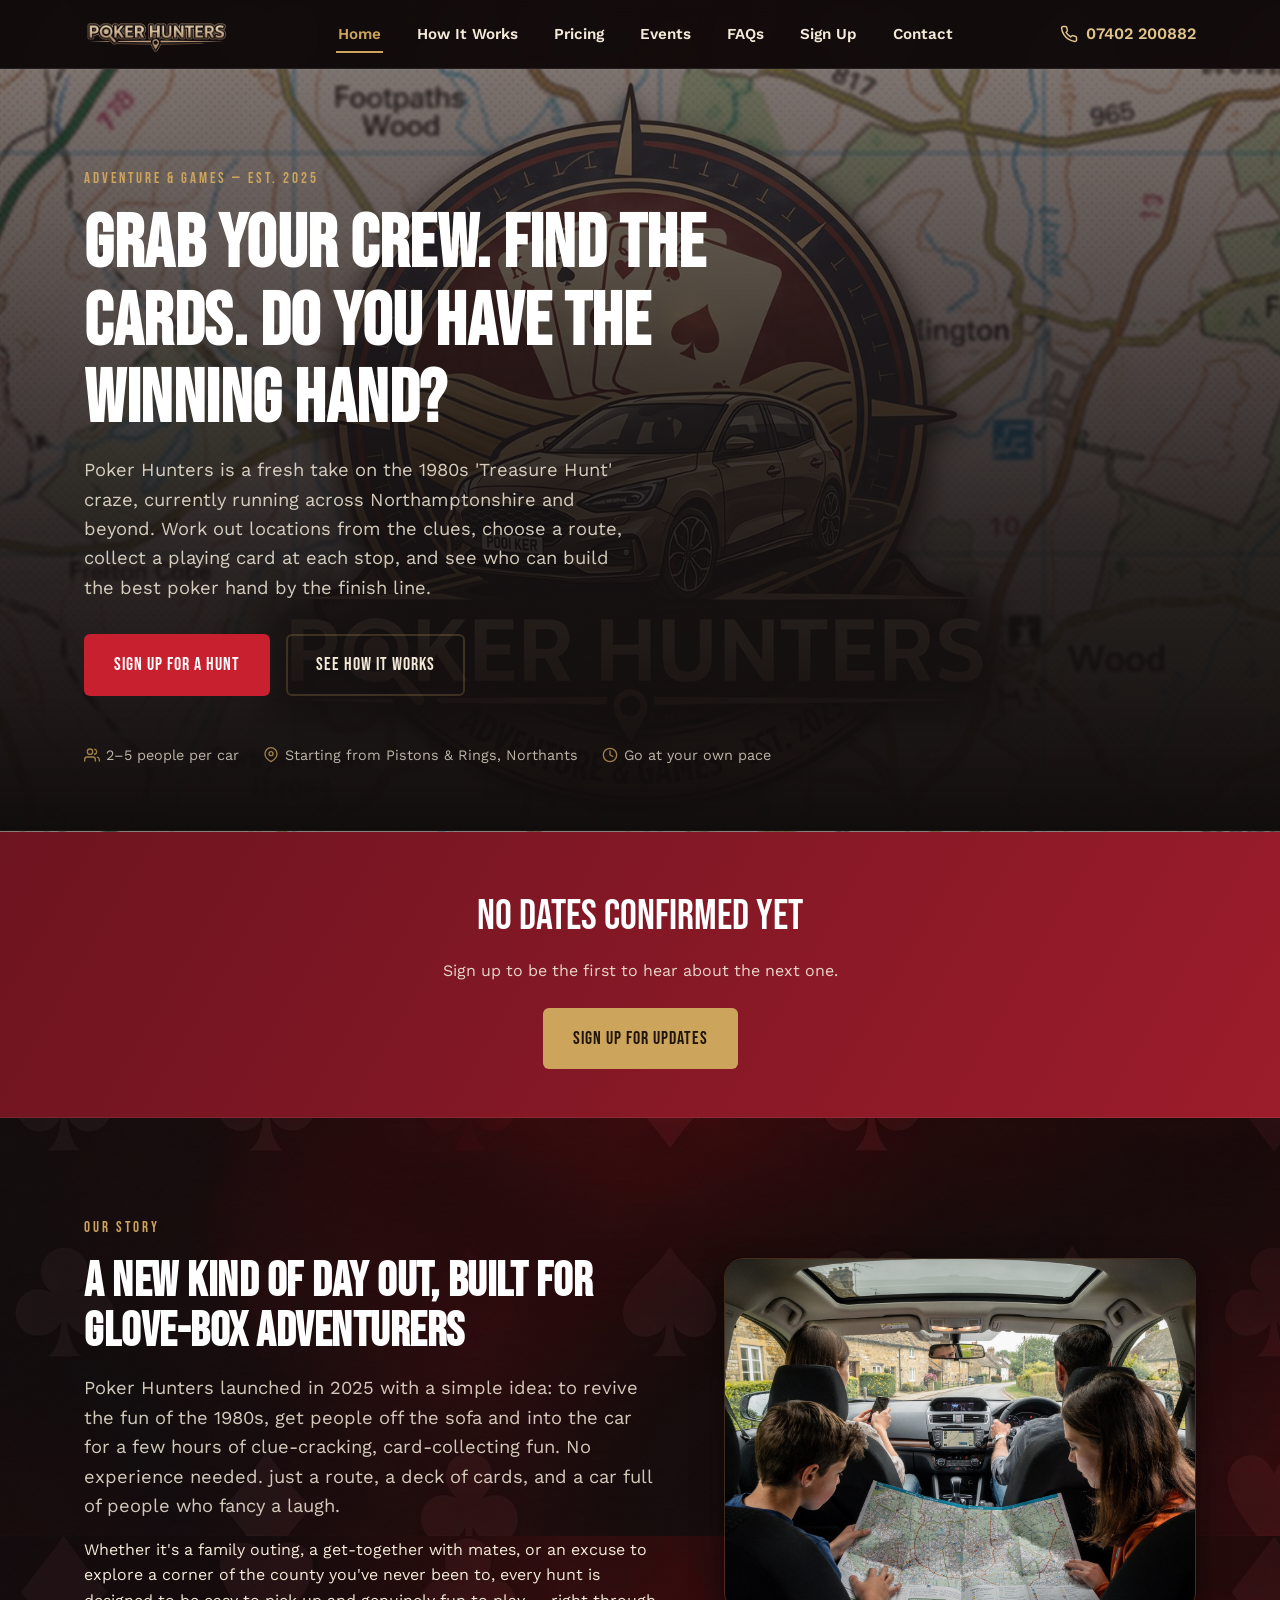
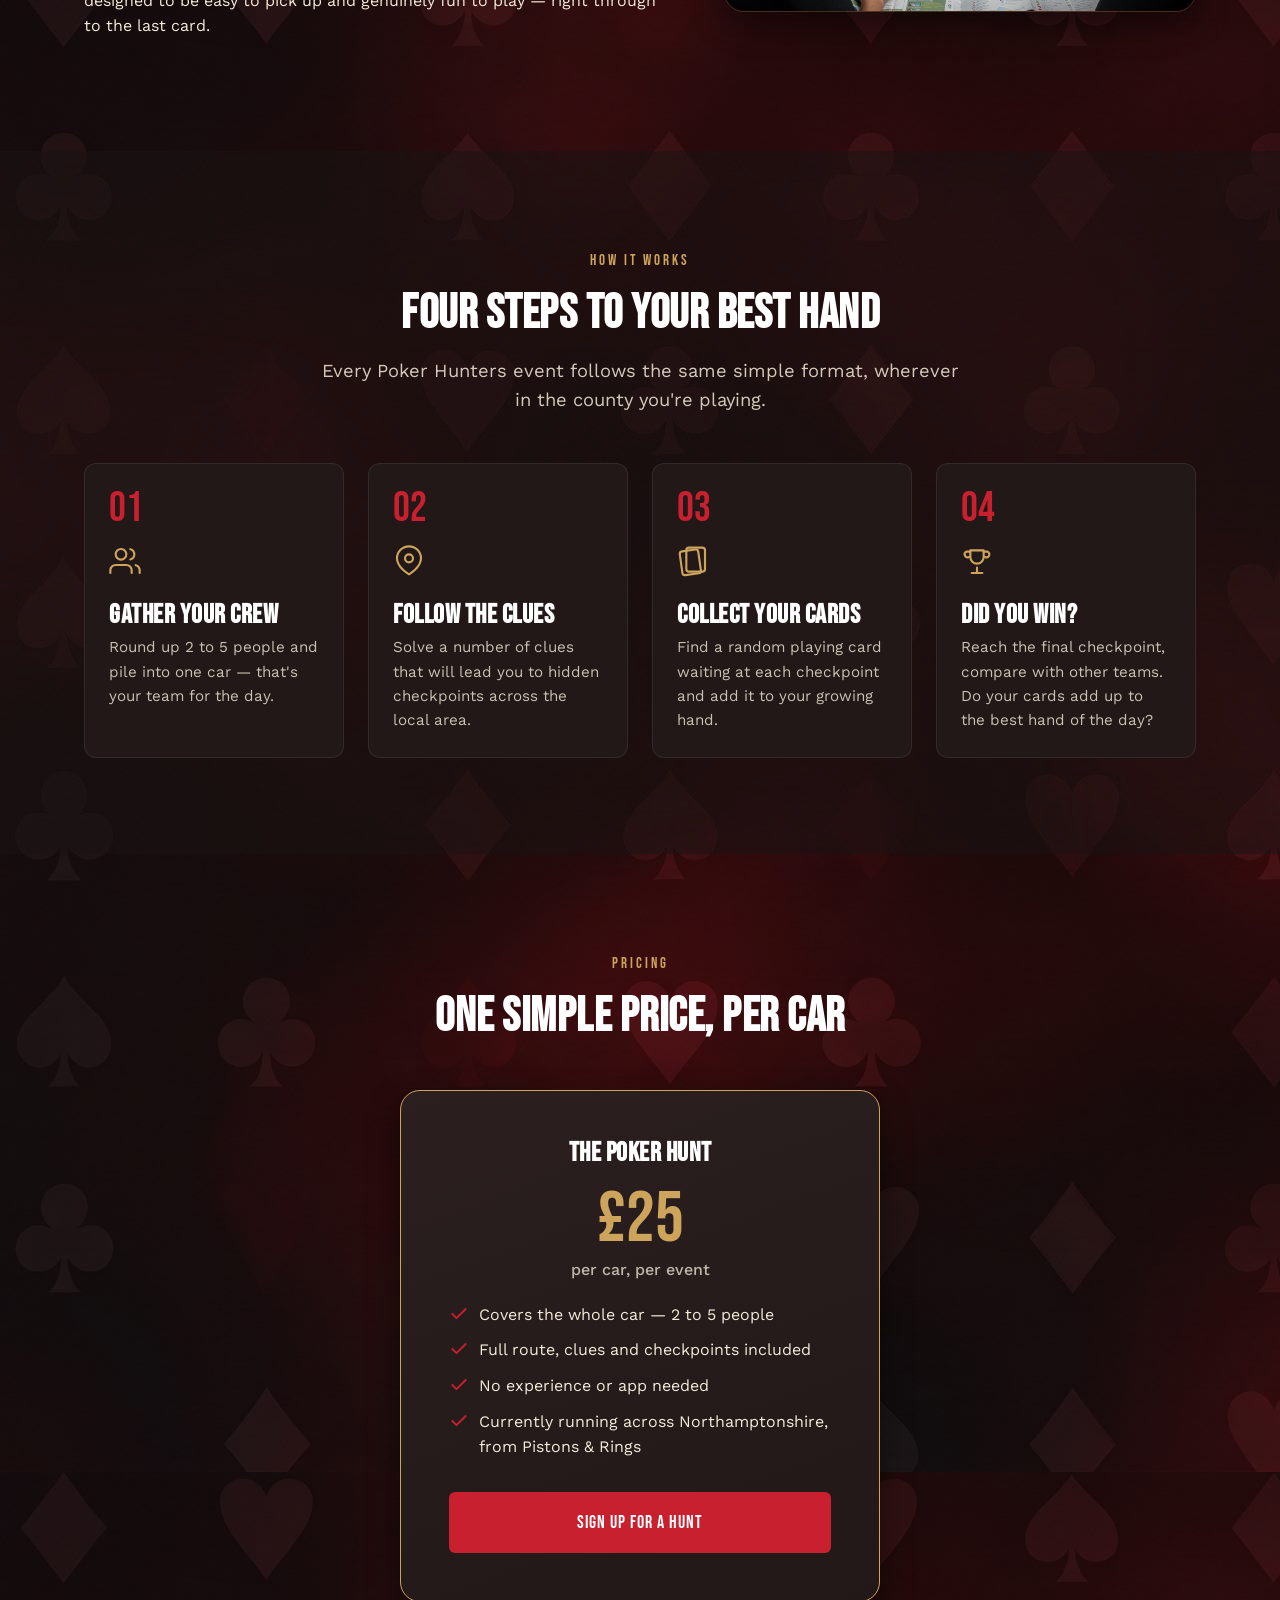
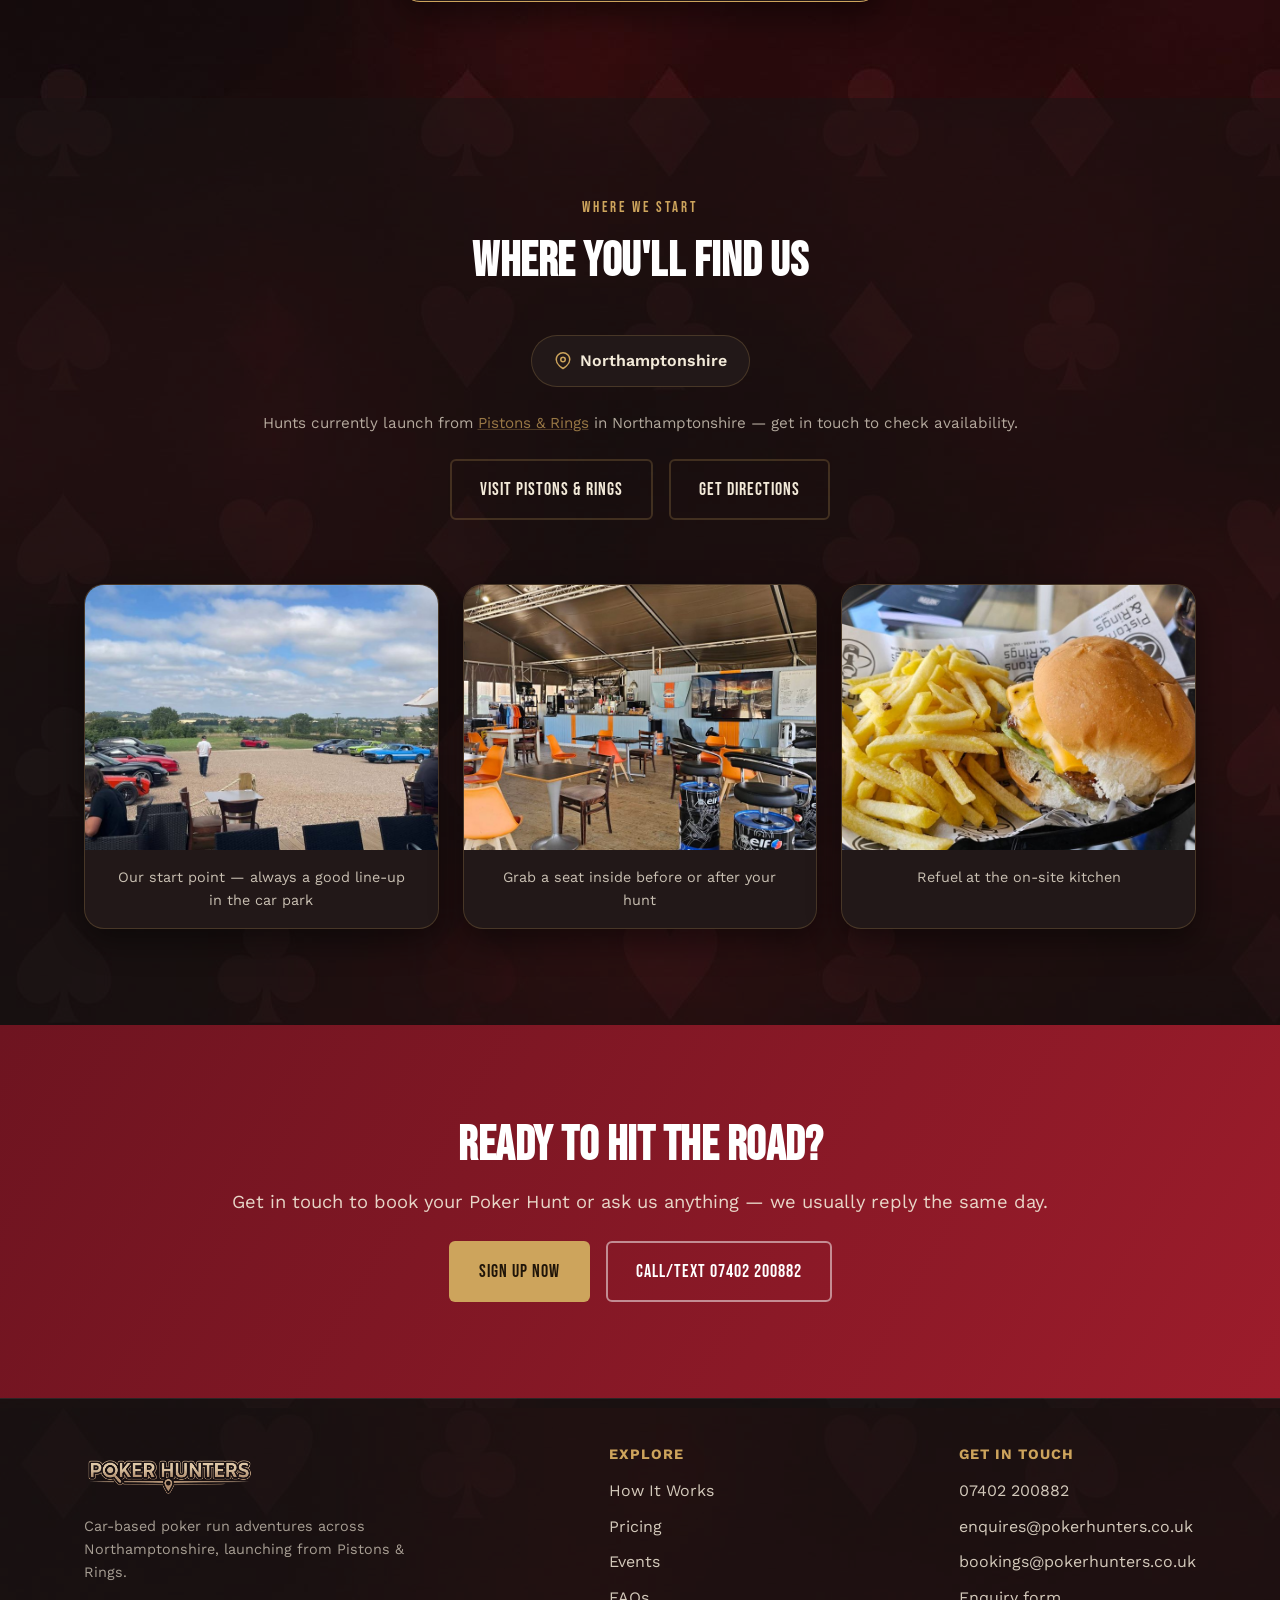
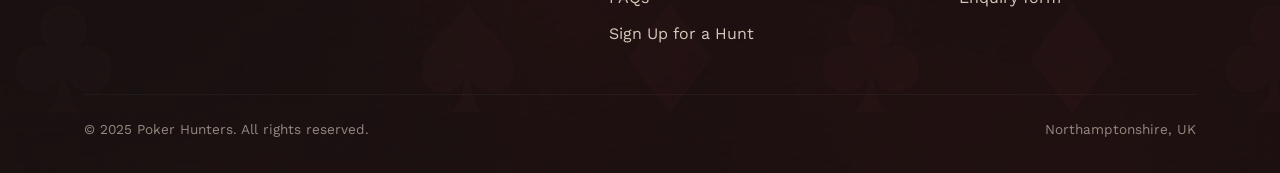
==== index.html @ fe5c41ab "Add Upcoming Events page with homepage next-event banner Events are driven by a single editable list" ====
<!DOCTYPE html>
<html lang="en-GB">
<head>
<meta charset="UTF-8">
<meta name="viewport" content="width=device-width, initial-scale=1">
<title>Poker Hunters | Car-Based Poker Run Adventures in Northamptonshire</title>
<meta name="description" content="Poker Hunters is a fresh take on the 1980s 'Treasure Hunt' craze. Follow the clues, collect cards at checkpoints across Northamptonshire, and build your best poker hand. £25 per car. Launching from Pistons & Rings.">
<link rel="canonical" href="https://www.pokerhunters.co.uk/">
<meta property="og:type" content="website">
<meta property="og:url" content="https://www.pokerhunters.co.uk/">
<meta property="og:title" content="Poker Hunters | Car-Based Poker Run Adventures in Northamptonshire">
<meta property="og:description" content="Poker Hunters is a fresh take on the 1980s 'Treasure Hunt' craze. Follow the clues, collect cards at checkpoints across Northamptonshire, and build your best poker hand. £25 per car. Launching from Pistons & Rings.">
<meta property="og:image" content="https://www.pokerhunters.co.uk/Images/Header.jpg">
<meta name="twitter:card" content="summary_large_image">
<link rel="icon" type="image/png" href="Images/favicon.png">
<link rel="apple-touch-icon" href="Images/favicon.png">
<link rel="stylesheet" href="css/styles.css">
</head>
<body>

<header class="site-header">
  <nav class="nav" aria-label="Primary">
    <a href="index.html" class="nav__logo">
      <img src="Images/logo-noBG.png" alt="Poker Hunters" class="logo-img">
    </a>
    <button class="nav__toggle" id="navToggle" aria-expanded="false" aria-controls="navLinks" aria-label="Toggle menu">
      <svg viewBox="0 0 24 24" fill="none" stroke="currentColor" stroke-width="2" aria-hidden="true"><path d="M3 6h18M3 12h18M3 18h18" stroke-linecap="round"/></svg>
    </button>
    <ul class="nav__links" id="navLinks">
      <li><a href="index.html" aria-current="page">Home</a></li>
      <li><a href="index.html#how-it-works">How It Works</a></li>
      <li><a href="index.html#pricing">Pricing</a></li>
      <li><a href="events.html">Events</a></li>
      <li><a href="faq.html">FAQs</a></li>
      <li><a href="signup.html">Sign Up</a></li>
      <li><a href="contact.html">Contact</a></li>
    </ul>
    <div class="nav__actions">
      <a class="nav__call" href="tel:07402200882">
        <svg viewBox="0 0 24 24" fill="none" stroke="currentColor" stroke-width="2" aria-hidden="true"><path d="M22 16.92v3a2 2 0 0 1-2.18 2 19.79 19.79 0 0 1-8.63-3.07 19.5 19.5 0 0 1-6-6 19.79 19.79 0 0 1-3.07-8.67A2 2 0 0 1 4.11 2h3a2 2 0 0 1 2 1.72c.12.9.33 1.79.63 2.65a2 2 0 0 1-.45 2.11L8.09 9.91a16 16 0 0 0 6 6l1.43-1.2a2 2 0 0 1 2.11-.45c.86.3 1.75.51 2.65.63A2 2 0 0 1 22 16.92z" stroke-linecap="round" stroke-linejoin="round"/></svg>
        <span>07402 200882</span>
      </a>
    </div>
  </nav>
</header>

<main>

  <!-- Hero -->
  <section class="hero" id="top">
    <div class="container">
      <div class="hero__content">
        <span class="eyebrow">Adventure &amp; Games — Est. 2025</span>
        <h1>Grab your crew. Find the cards. Do you have the winning hand?</h1>
        <p class="lede">Poker Hunters is a fresh take on the 1980s 'Treasure Hunt' craze, currently running across Northamptonshire and beyond. Work out locations from the clues, choose a route, collect a playing card at each stop, and see who can build the best poker hand by the finish line.</p>
        <div class="hero__ctas">
          <a href="signup.html" class="btn btn--primary">Sign Up for a Hunt</a>
          <a href="#how-it-works" class="btn btn--outline">See How It Works</a>
        </div>
        <div class="hero__meta">
          <span>
            <svg viewBox="0 0 24 24" fill="none" stroke="currentColor" stroke-width="2" aria-hidden="true"><path d="M17 21v-2a4 4 0 0 0-4-4H5a4 4 0 0 0-4 4v2" stroke-linecap="round" stroke-linejoin="round"/><circle cx="9" cy="7" r="4"/><path d="M23 21v-2a4 4 0 0 0-3-3.87M16 3.13a4 4 0 0 1 0 7.75" stroke-linecap="round" stroke-linejoin="round"/></svg>
            2–5 people per car
          </span>
          <span>
            <svg viewBox="0 0 24 24" fill="none" stroke="currentColor" stroke-width="2" aria-hidden="true"><path d="M21 10c0 7-9 12-9 12s-9-5-9-12a9 9 0 0 1 18 0z" stroke-linecap="round" stroke-linejoin="round"/><circle cx="12" cy="10" r="3"/></svg>
            Starting from Pistons &amp; Rings, Northants
          </span>
          <span>
            <svg viewBox="0 0 24 24" fill="none" stroke="currentColor" stroke-width="2" aria-hidden="true"><circle cx="12" cy="12" r="10"/><path d="M12 6v6l4 2" stroke-linecap="round" stroke-linejoin="round"/></svg>
            Go at your own pace
          </span>
        </div>
      </div>
    </div>
  </section>

  <!-- Next Event -->
  <section class="next-event">
    <div class="container">
      <div class="next-event__card" id="nextEvent">
        <span class="eyebrow">Next Hunt</span>
        <p class="next-event__date">Loading…</p>
      </div>
    </div>
  </section>

  <!-- About -->
  <section class="section" id="about">
    <div class="container">
      <div class="about-grid">
        <div class="about-grid__text">
          <span class="eyebrow">Our Story</span>
          <h2>A new kind of day out, built for glove-box adventurers</h2>
          <p class="lede">Poker Hunters launched in 2025 with a simple idea: to revive the fun of the 1980s, get people off the sofa and into the car for a few hours of clue-cracking, card-collecting fun. No experience needed. just a route, a deck of cards, and a car full of people who fancy a laugh.</p>
          <p>Whether it's a family outing, a get-together with mates, or an excuse to explore a corner of the county you've never been to, every hunt is designed to be easy to pick up and genuinely fun to play — right through to the last card.</p>
        </div>
        <div class="about-grid__media">
          <img src="Images/hf_20260908_155612_1ed68576-3805-468d-92de-bb5a3425e60d.png" alt="A family in a car reading a map together while out on a driving adventure">
        </div>
      </div>
    </div>
  </section>

  <!-- How it works -->
  <section class="section section--alt" id="how-it-works">
    <div class="container">
      <div class="section-head section-head--center">
        <span class="eyebrow">How It Works</span>
        <h2>Four steps to your best hand</h2>
        <p class="lede">Every Poker Hunters event follows the same simple format, wherever in the county you're playing.</p>
      </div>
      <div class="steps">
        <div class="step-card">
          <div class="step-card__num">01</div>
          <svg class="step-card__icon" viewBox="0 0 24 24" fill="none" stroke="currentColor" stroke-width="1.6" aria-hidden="true"><path d="M17 21v-2a4 4 0 0 0-4-4H5a4 4 0 0 0-4 4v2" stroke-linecap="round" stroke-linejoin="round"/><circle cx="9" cy="7" r="4"/><path d="M23 21v-2a4 4 0 0 0-3-3.87M16 3.13a4 4 0 0 1 0 7.75" stroke-linecap="round" stroke-linejoin="round"/></svg>
          <h3>Gather your crew</h3>
          <p>Round up 2 to 5 people and pile into one car — that's your team for the day.</p>
        </div>
        <div class="step-card">
          <div class="step-card__num">02</div>
          <svg class="step-card__icon" viewBox="0 0 24 24" fill="none" stroke="currentColor" stroke-width="1.6" aria-hidden="true"><path d="M21 10c0 7-9 12-9 12s-9-5-9-12a9 9 0 0 1 18 0z" stroke-linecap="round" stroke-linejoin="round"/><circle cx="12" cy="10" r="3"/></svg>
          <h3>Follow the clues</h3>
          <p>Solve a number of clues that will lead you to hidden checkpoints across the local area.</p>
        </div>
        <div class="step-card">
          <div class="step-card__num">03</div>
          <svg class="step-card__icon" viewBox="0 0 24 24" fill="none" stroke="currentColor" stroke-width="1.6" aria-hidden="true"><rect x="3" y="4" width="14" height="18" rx="2" transform="rotate(-8 10 13)"/><rect x="7" y="2" width="14" height="18" rx="2" fill="none"/></svg>
          <h3>Collect your cards</h3>
          <p>Find a random playing card waiting at each checkpoint and add it to your growing hand.</p>
        </div>
        <div class="step-card">
          <div class="step-card__num">04</div>
          <svg class="step-card__icon" viewBox="0 0 24 24" fill="none" stroke="currentColor" stroke-width="1.6" aria-hidden="true"><path d="M8 21h8M12 17v4M7 4h10v5a5 5 0 0 1-10 0V4z" stroke-linecap="round" stroke-linejoin="round"/><path d="M17 5h3a2 2 0 0 1-2 4M7 5H4a2 2 0 0 0 2 4" stroke-linecap="round" stroke-linejoin="round"/></svg>
          <h3>Did you win?</h3>
          <p>Reach the final checkpoint, compare with other teams. Do your cards add up to the best hand of the day?</p>
        </div>
      </div>
    </div>
  </section>

  <!-- Pricing -->
  <section class="section" id="pricing">
    <div class="container">
      <div class="section-head section-head--center">
        <span class="eyebrow">Pricing</span>
        <h2>One simple price, per car</h2>
      </div>
      <div class="pricing-card">
        <h3>The Poker Hunt</h3>
        <div class="pricing-card__price">£25<span>per car, per event</span></div>
        <ul class="pricing-card__list">
          <li>
            <svg viewBox="0 0 24 24" fill="none" stroke="currentColor" stroke-width="2.2" aria-hidden="true"><path d="M20 6L9 17l-5-5" stroke-linecap="round" stroke-linejoin="round"/></svg>
            Covers the whole car — 2 to 5 people
          </li>
          <li>
            <svg viewBox="0 0 24 24" fill="none" stroke="currentColor" stroke-width="2.2" aria-hidden="true"><path d="M20 6L9 17l-5-5" stroke-linecap="round" stroke-linejoin="round"/></svg>
            Full route, clues and checkpoints included
          </li>
          <li>
            <svg viewBox="0 0 24 24" fill="none" stroke="currentColor" stroke-width="2.2" aria-hidden="true"><path d="M20 6L9 17l-5-5" stroke-linecap="round" stroke-linejoin="round"/></svg>
            No experience or app needed
          </li>
          <li>
            <svg viewBox="0 0 24 24" fill="none" stroke="currentColor" stroke-width="2.2" aria-hidden="true"><path d="M20 6L9 17l-5-5" stroke-linecap="round" stroke-linejoin="round"/></svg>
            Currently running across Northamptonshire, from Pistons &amp; Rings
          </li>
        </ul>
        <a href="signup.html" class="btn btn--primary btn--block">Sign Up for a Hunt</a>
      </div>
    </div>
  </section>

  <!-- Areas -->
  <section class="section section--alt" id="areas">
    <div class="container">
      <div class="section-head section-head--center">
        <span class="eyebrow">Where We Start</span>
        <h2>Where you'll find us</h2>
      </div>
      <div class="areas-list">
        <span class="area-chip">
          <svg viewBox="0 0 24 24" fill="none" stroke="currentColor" stroke-width="2" aria-hidden="true"><path d="M21 10c0 7-9 12-9 12s-9-5-9-12a9 9 0 0 1 18 0z" stroke-linecap="round" stroke-linejoin="round"/><circle cx="12" cy="10" r="3"/></svg>
          Northamptonshire
        </span>
      </div>
      <p class="areas-note">Hunts currently launch from <a href="https://pistonsandrings.com/" target="_blank" rel="noopener">Pistons &amp; Rings</a> in Northamptonshire — get in touch to check availability.</p>
      <div class="areas-ctas">
        <a href="https://pistonsandrings.com/" target="_blank" rel="noopener" class="btn btn--outline">Visit Pistons &amp; Rings</a>
        <a href="https://www.google.com/maps/search/?api=1&query=Pistons+and+Rings" target="_blank" rel="noopener" class="btn btn--outline">Get Directions</a>
      </div>
      <div class="venue-gallery">
        <figure>
          <img src="Images/pr3-web.jpg" alt="The car park at Pistons & Rings, filled with classic and sports cars, overlooking the Northamptonshire countryside" loading="lazy">
          <figcaption>Our start point — always a good line-up in the car park</figcaption>
        </figure>
        <figure>
          <img src="Images/pr1-web.jpg" alt="Inside the Pistons & Rings clubhouse, with motorsport-themed seating and a racing sim in the corner" loading="lazy">
          <figcaption>Grab a seat inside before or after your hunt</figcaption>
        </figure>
        <figure>
          <img src="Images/pr0-web.jpg" alt="A burger and chips served in Pistons & Rings branded packaging" loading="lazy">
          <figcaption>Refuel at the on-site kitchen</figcaption>
        </figure>
      </div>
    </div>
  </section>

  <!-- CTA banner -->
  <section class="section cta-banner">
    <div class="container">
      <h2>Ready to hit the road?</h2>
      <p class="lede">Get in touch to book your Poker Hunt or ask us anything — we usually reply the same day.</p>
      <div class="cta-banner__ctas">
        <a href="signup.html" class="btn btn--gold">Sign Up Now</a>
        <a href="tel:07402200882" class="btn btn--outline">Call/Text 07402 200882</a>
      </div>
    </div>
  </section>

</main>

<footer class="site-footer">
  <div class="container">
    <div class="footer-grid">
      <div class="footer-brand">
        <img src="Images/logo-noBG.png" alt="Poker Hunters" class="logo-img">
        <p>Car-based poker run adventures across Northamptonshire, launching from Pistons &amp; Rings.</p>
      </div>
      <div class="footer-col">
        <h4>Explore</h4>
        <ul>
          <li><a href="index.html#how-it-works">How It Works</a></li>
          <li><a href="index.html#pricing">Pricing</a></li>
          <li><a href="events.html">Events</a></li>
          <li><a href="faq.html">FAQs</a></li>
          <li><a href="signup.html">Sign Up for a Hunt</a></li>
        </ul>
      </div>
      <div class="footer-col">
        <h4>Get In Touch</h4>
        <ul>
          <li><a href="tel:07402200882">07402 200882</a></li>
          <li><a href="mailto:enquires@pokerhunters.co.uk">enquires@pokerhunters.co.uk</a></li>
          <li><a href="mailto:bookings@pokerhunters.co.uk">bookings@pokerhunters.co.uk</a></li>
          <li><a href="contact.html">Enquiry form</a></li>
        </ul>
      </div>
    </div>
    <div class="footer-bottom">
      <span>&copy; 2025 Poker Hunters. All rights reserved.</span>
      <span>Northamptonshire, UK</span>
    </div>
  </div>
</footer>

<script src="js/events.js"></script>
<script src="js/main.js"></script>
</body>
</html>
---- css/styles.css ----
/* ==========================================================================
   Poker Hunters — base styles
   Palette: black + red base, gold accent pulled from the logo badge.
   ========================================================================== */

@import url('https://fonts.googleapis.com/css2?family=Bebas+Neue&family=Work+Sans:wght@400;500;600;700&display=swap');

:root {
  /* Core palette */
  --color-bg: #120d0d;
  --color-bg-alt: #1a1313;
  --color-surface: #221818;
  --color-surface-raised: #2b1f1f;

  --color-red: #9c1c2b;
  --color-red-bright: #c8202f;
  --color-red-deep: #6e1420;

  --color-gold: #cda45c;
  --color-gold-soft: #e0c48c;

  --color-cream: #f3ead9;
  --color-white: #ffffff;

  --color-border: rgba(205, 164, 92, 0.22);
  --color-border-soft: rgba(255, 255, 255, 0.08);

  --color-focus: #e0c48c;

  /* Type */
  --font-display: 'Bebas Neue', 'Arial Narrow', sans-serif;
  --font-body: 'Work Sans', -apple-system, BlinkMacSystemFont, 'Segoe UI', sans-serif;

  /* Spacing scale (8px rhythm) */
  --space-1: 8px;
  --space-2: 16px;
  --space-3: 24px;
  --space-4: 32px;
  --space-5: 48px;
  --space-6: 64px;
  --space-7: 96px;

  --radius-sm: 6px;
  --radius-md: 12px;
  --radius-lg: 20px;

  --container-w: 1160px;

  --shadow-card: 0 12px 32px rgba(0, 0, 0, 0.45);
  --transition-base: 200ms ease;
}

/* ---------- Reset ---------- */
* { box-sizing: border-box; }
html {
  scroll-behavior: smooth;
}
@media (prefers-reduced-motion: reduce) {
  html { scroll-behavior: auto; }
  *, *::before, *::after {
    animation-duration: 0.01ms !important;
    animation-iteration-count: 1 !important;
    transition-duration: 0.01ms !important;
    scroll-behavior: auto !important;
  }
}

body {
  margin: 0;
  background: var(--color-bg) url('../Images/background.jpg') repeat top left;
  color: var(--color-cream);
  font-family: var(--font-body);
  font-size: 16px;
  line-height: 1.6;
  -webkit-font-smoothing: antialiased;
}

img { max-width: 100%; display: block; }

a {
  color: inherit;
  text-decoration: none;
}

h1, h2, h3, h4 {
  font-family: var(--font-display);
  letter-spacing: 0.5px;
  line-height: 1.05;
  margin: 0 0 var(--space-2);
  color: var(--color-white);
}

h1 { font-size: clamp(2.6rem, 6vw, 4.6rem); }
h2 { font-size: clamp(2rem, 4vw, 3rem); }
h3 { font-size: clamp(1.3rem, 2.5vw, 1.7rem); }

p { margin: 0 0 var(--space-2); }

.container {
  width: 100%;
  max-width: var(--container-w);
  margin: 0 auto;
  padding: 0 var(--space-3);
}

.eyebrow {
  display: inline-block;
  font-family: var(--font-display);
  letter-spacing: 3px;
  text-transform: uppercase;
  color: var(--color-gold);
  font-size: 0.95rem;
  margin-bottom: var(--space-2);
}

.section {
  position: relative;
  padding: var(--space-7) 0;
  overflow: hidden;
}
.section--alt { background: rgba(26, 19, 19, 0.55); }

.section-head {
  max-width: 640px;
  margin: 0 0 var(--space-5);
}
.section-head--center {
  margin-left: auto;
  margin-right: auto;
  text-align: center;
}

.lede {
  font-size: 1.15rem;
  color: var(--color-cream);
  opacity: 0.85;
}

/* Focus visibility everywhere */
a:focus-visible,
button:focus-visible,
input:focus-visible,
select:focus-visible,
textarea:focus-visible {
  outline: 3px solid var(--color-focus);
  outline-offset: 2px;
  border-radius: var(--radius-sm);
}

/* ---------- Buttons ---------- */
.btn {
  display: inline-flex;
  align-items: center;
  justify-content: center;
  gap: 10px;
  font-family: var(--font-display);
  font-size: 1.15rem;
  letter-spacing: 1px;
  padding: 14px 28px;
  min-height: 48px;
  border-radius: var(--radius-sm);
  border: 2px solid transparent;
  cursor: pointer;
  transition: transform var(--transition-base), background var(--transition-base), border-color var(--transition-base), color var(--transition-base);
  touch-action: manipulation;
}
.btn:active { transform: translateY(1px); }

.btn--primary {
  background: var(--color-red-bright);
  color: var(--color-white);
}
.btn--primary:hover { background: var(--color-red-deep); }

.btn--gold {
  background: var(--color-gold);
  color: #201509;
}
.btn--gold:hover { background: var(--color-gold-soft); }

.btn--outline {
  background: transparent;
  border-color: var(--color-border);
  color: var(--color-cream);
}
.btn--outline:hover { border-color: var(--color-gold); color: var(--color-gold); }

.btn--block { width: 100%; }

/* ---------- Header / Nav ---------- */
.site-header {
  position: sticky;
  top: 0;
  z-index: 50;
  background: rgba(18, 13, 13, 0.92);
  backdrop-filter: blur(8px);
  border-bottom: 1px solid var(--color-border-soft);
}
.nav {
  display: flex;
  align-items: center;
  justify-content: space-between;
  padding: 12px var(--space-3);
  max-width: var(--container-w);
  margin: 0 auto;
  gap: var(--space-3);
}
.nav__logo img { height: 44px; width: auto; }
.nav__logo { flex-shrink: 0; }

.nav__links {
  display: flex;
  align-items: center;
  gap: var(--space-4);
  list-style: none;
  margin: 0;
  padding: 0;
}
.nav__links a {
  font-weight: 600;
  font-size: 0.95rem;
  color: var(--color-cream);
  padding: 8px 2px;
  border-bottom: 2px solid transparent;
  transition: color var(--transition-base), border-color var(--transition-base);
}
.nav__links a:hover,
.nav__links a[aria-current="page"] {
  color: var(--color-gold);
  border-color: var(--color-gold);
}

.nav__actions { display: flex; align-items: center; gap: var(--space-2); }
.nav__call {
  display: flex;
  align-items: center;
  gap: 8px;
  font-weight: 600;
  color: var(--color-gold-soft);
}
.nav__call svg { width: 18px; height: 18px; flex-shrink: 0; }

.nav__toggle {
  display: none;
  background: none;
  border: 1px solid var(--color-border);
  border-radius: var(--radius-sm);
  width: 44px;
  height: 44px;
  align-items: center;
  justify-content: center;
  cursor: pointer;
  color: var(--color-cream);
}
.nav__toggle svg { width: 22px; height: 22px; }

@media (max-width: 860px) {
  .nav__links {
    position: absolute;
    top: 100%;
    left: 0;
    right: 0;
    flex-direction: column;
    align-items: flex-start;
    gap: 0;
    background: var(--color-bg-alt);
    border-bottom: 1px solid var(--color-border-soft);
    max-height: 0;
    overflow: hidden;
    transition: max-height var(--transition-base) ease;
  }
  .nav__links.is-open { max-height: 400px; }
  .nav__links li { width: 100%; }
  .nav__links a {
    display: block;
    width: 100%;
    padding: 16px var(--space-3);
    border-bottom: 1px solid var(--color-border-soft);
    border-left: 3px solid transparent;
  }
  .nav__links a:hover,
  .nav__links a[aria-current="page"] {
    border-bottom-color: var(--color-border-soft);
    border-left-color: var(--color-gold);
  }
  .nav__toggle { display: inline-flex; }
  .nav__call span { display: none; }
}

/* ---------- Hero ---------- */
.hero {
  position: relative;
  padding: var(--space-7) 0 var(--space-6);
  background: linear-gradient(180deg, rgba(18,13,13,0.55) 0%, rgba(18,13,13,0.88) 60%, var(--color-bg) 100%), url('../Images/Header.jpg');
  background-size: cover;
  background-position: center 30%;
  border-bottom: 1px solid var(--color-border-soft);
}
.hero__content {
  max-width: 700px;
}
.hero p.lede { max-width: 560px; }
.hero__ctas {
  display: flex;
  flex-wrap: wrap;
  gap: var(--space-2);
  margin-top: var(--space-4);
}
.hero__meta {
  display: flex;
  flex-wrap: wrap;
  gap: var(--space-3);
  margin-top: var(--space-5);
  font-size: 0.9rem;
  color: var(--color-cream);
  opacity: 0.75;
}
.hero__meta span { display: inline-flex; align-items: center; gap: 6px; }
.hero__meta svg { width: 16px; height: 16px; color: var(--color-gold); }

/* ---------- About ---------- */
.about-grid {
  display: grid;
  grid-template-columns: 1.1fr 0.9fr;
  gap: var(--space-6);
  align-items: center;
}
.about-grid__media {
  border-radius: var(--radius-lg);
  overflow: hidden;
  border: 1px solid var(--color-border);
  box-shadow: var(--shadow-card);
}
.about-grid__media img { aspect-ratio: 4/3; object-fit: cover; }

@media (max-width: 900px) {
  .about-grid { grid-template-columns: 1fr; gap: var(--space-4); }
  .about-grid__media { order: -1; }
}

/* ---------- How it works ---------- */
.steps {
  display: grid;
  grid-template-columns: repeat(4, 1fr);
  gap: var(--space-3);
}
@media (max-width: 960px) {
  .steps { grid-template-columns: repeat(2, 1fr); }
}
@media (max-width: 560px) {
  .steps { grid-template-columns: 1fr; }
}
.step-card {
  background: var(--color-surface);
  border: 1px solid var(--color-border-soft);
  border-radius: var(--radius-md);
  padding: var(--space-3);
  position: relative;
}
.step-card__num {
  font-family: var(--font-display);
  font-size: 2.6rem;
  color: var(--color-red-bright);
  line-height: 1;
  margin-bottom: var(--space-2);
}
.step-card__icon {
  width: 32px;
  height: 32px;
  color: var(--color-gold);
  margin-bottom: var(--space-2);
}
.step-card h3 { margin-bottom: 6px; }
.step-card p { color: var(--color-cream); opacity: 0.8; font-size: 0.95rem; margin: 0; }

/* ---------- Pricing ---------- */
.pricing-card {
  max-width: 480px;
  margin: 0 auto;
  background: linear-gradient(160deg, var(--color-surface-raised), var(--color-surface));
  border: 1px solid var(--color-gold);
  border-radius: var(--radius-lg);
  padding: var(--space-5);
  text-align: center;
  box-shadow: var(--shadow-card);
}
.pricing-card__price {
  font-family: var(--font-display);
  font-size: 4.5rem;
  color: var(--color-gold);
  line-height: 1;
  margin: var(--space-2) 0;
}
.pricing-card__price span {
  font-family: var(--font-body);
  font-size: 1rem;
  color: var(--color-cream);
  opacity: 0.75;
  display: block;
  margin-top: 6px;
  font-weight: 500;
}
.pricing-card__list {
  list-style: none;
  margin: var(--space-3) 0 var(--space-4);
  padding: 0;
  text-align: left;
  display: grid;
  gap: 10px;
}
.pricing-card__list li {
  display: flex;
  align-items: flex-start;
  gap: 10px;
  color: var(--color-cream);
}
.pricing-card__list svg {
  width: 20px;
  height: 20px;
  color: var(--color-red-bright);
  flex-shrink: 0;
  margin-top: 2px;
}

/* ---------- Areas ---------- */
.areas-list {
  display: flex;
  flex-wrap: wrap;
  gap: var(--space-2);
  justify-content: center;
}
.area-chip {
  display: inline-flex;
  align-items: center;
  gap: 8px;
  background: var(--color-surface);
  border: 1px solid var(--color-border);
  color: var(--color-cream);
  padding: 12px 22px;
  border-radius: 999px;
  font-weight: 600;
}
.area-chip svg { width: 18px; height: 18px; color: var(--color-gold); }
.areas-note {
  text-align: center;
  margin-top: var(--space-3);
  color: var(--color-cream);
  opacity: 0.7;
  font-size: 0.95rem;
}
.areas-note a {
  color: var(--color-gold);
  opacity: 1;
  text-decoration: underline;
  text-decoration-color: rgba(205, 164, 92, 0.4);
}
.areas-note a:hover { text-decoration-color: var(--color-gold); }
.areas-ctas {
  display: flex;
  flex-wrap: wrap;
  justify-content: center;
  gap: var(--space-2);
  margin-top: var(--space-3);
}

.venue-gallery {
  display: grid;
  grid-template-columns: repeat(3, 1fr);
  gap: var(--space-3);
  margin-top: var(--space-6);
}
@media (max-width: 860px) {
  .venue-gallery { grid-template-columns: 1fr; }
}
.venue-gallery figure {
  margin: 0;
  border-radius: var(--radius-lg);
  overflow: hidden;
  border: 1px solid var(--color-border);
  box-shadow: var(--shadow-card);
  background: var(--color-surface);
}
.venue-gallery img {
  width: 100%;
  aspect-ratio: 4/3;
  object-fit: cover;
  display: block;
}
.venue-gallery figcaption {
  padding: var(--space-2) var(--space-3);
  font-size: 0.9rem;
  color: var(--color-cream);
  opacity: 0.8;
  text-align: center;
}

/* ---------- Next Event (homepage) ---------- */
.next-event {
  position: relative;
  padding: var(--space-5) 0;
  background: linear-gradient(120deg, var(--color-red-deep), var(--color-red));
  border-bottom: 1px solid var(--color-border-soft);
}
.next-event__card {
  max-width: 640px;
  margin: 0 auto;
  text-align: center;
}
.next-event__card .eyebrow { color: var(--color-gold-soft); }
.next-event__date {
  font-family: var(--font-display);
  font-size: clamp(1.8rem, 4vw, 2.6rem);
  color: var(--color-white);
  margin: 4px 0 8px;
}
.next-event__notes {
  color: var(--color-cream);
  opacity: 0.9;
  margin: 0 0 var(--space-3);
}
.next-event__ctas {
  display: flex;
  flex-wrap: wrap;
  justify-content: center;
  gap: var(--space-2);
}
.next-event .btn--outline { border-color: rgba(255,255,255,0.5); color: var(--color-white); }
.next-event .btn--outline:hover { border-color: var(--color-white); }

/* ---------- Events page ---------- */
.events-list {
  max-width: 640px;
  margin: 0 auto;
  display: grid;
  gap: var(--space-3);
}
.event-card {
  background: var(--color-surface);
  border: 1px solid var(--color-gold);
  border-radius: var(--radius-lg);
  padding: var(--space-4);
  text-align: center;
  box-shadow: var(--shadow-card);
}
.event-card__date {
  font-family: var(--font-display);
  font-size: 1.6rem;
  color: var(--color-gold);
  margin: 0 0 6px;
}
.event-card__notes {
  color: var(--color-cream);
  opacity: 0.85;
  margin: 0 0 var(--space-3);
}
.event-card--empty {
  border-color: var(--color-border-soft);
  color: var(--color-cream);
}
.event-card--empty p { opacity: 0.85; margin-bottom: var(--space-3); }

/* ---------- CTA banner ---------- */
.cta-banner {
  background: linear-gradient(120deg, var(--color-red-deep), var(--color-red));
  text-align: center;
}
.cta-banner h2 { color: var(--color-white); }
.cta-banner .lede { color: var(--color-cream); opacity: 0.9; }
.cta-banner__ctas {
  display: flex;
  justify-content: center;
  flex-wrap: wrap;
  gap: var(--space-2);
  margin-top: var(--space-3);
}
.cta-banner .btn--outline { border-color: rgba(255,255,255,0.5); color: var(--color-white); }
.cta-banner .btn--outline:hover { border-color: var(--color-white); }

/* ---------- Footer ---------- */
.site-footer {
  border-top: 1px solid var(--color-border-soft);
  padding: var(--space-5) 0 var(--space-4);
  background: rgba(26, 19, 19, 0.7);
}
.footer-grid {
  display: flex;
  flex-wrap: wrap;
  justify-content: space-between;
  align-items: flex-start;
  gap: var(--space-4);
}
.footer-brand img { height: 52px; width: auto; margin-bottom: var(--space-2); }
.footer-brand p { color: var(--color-cream); opacity: 0.65; font-size: 0.9rem; max-width: 320px; }
.footer-col h4 {
  font-family: var(--font-body);
  font-weight: 700;
  font-size: 0.9rem;
  text-transform: uppercase;
  letter-spacing: 1px;
  color: var(--color-gold);
  margin-bottom: var(--space-2);
}
.footer-col ul { list-style: none; margin: 0; padding: 0; display: grid; gap: 10px; }
.footer-col a { color: var(--color-cream); opacity: 0.85; }
.footer-col a:hover { color: var(--color-gold); }
.footer-bottom {
  margin-top: var(--space-5);
  padding-top: var(--space-3);
  border-top: 1px solid var(--color-border-soft);
  font-size: 0.85rem;
  color: var(--color-cream);
  opacity: 0.55;
  display: flex;
  flex-wrap: wrap;
  justify-content: space-between;
  gap: 8px;
}

/* ---------- FAQ ---------- */
.faq-list {
  max-width: 760px;
  margin: 0 auto;
  display: grid;
  gap: var(--space-2);
}
.faq-item {
  background: var(--color-surface);
  border: 1px solid var(--color-border-soft);
  border-radius: var(--radius-md);
  padding: var(--space-3);
}
.faq-item + .faq-item { margin-top: 0; }
.faq-item summary {
  cursor: pointer;
  list-style: none;
  font-family: var(--font-display);
  font-size: 1.15rem;
  letter-spacing: 0.3px;
  color: var(--color-white);
  display: flex;
  align-items: center;
  justify-content: space-between;
  gap: var(--space-2);
}
.faq-item summary::-webkit-details-marker { display: none; }
.faq-item summary::after {
  content: '+';
  flex-shrink: 0;
  width: 28px;
  height: 28px;
  display: inline-flex;
  align-items: center;
  justify-content: center;
  font-size: 1.4rem;
  line-height: 1;
  color: var(--color-gold);
  border: 1px solid var(--color-border);
  border-radius: 50%;
  transition: transform var(--transition-base);
}
.faq-item[open] summary::after { content: '\2212'; }
.faq-item p {
  margin: var(--space-2) 0 0;
  color: var(--color-cream);
  opacity: 0.85;
  line-height: 1.6;
}
.faq-item a { color: var(--color-gold); text-decoration: underline; text-decoration-color: rgba(205, 164, 92, 0.4); }
.faq-item a:hover { text-decoration-color: var(--color-gold); }
.faq-item summary:focus-visible {
  outline: 3px solid var(--color-focus);
  outline-offset: 4px;
  border-radius: var(--radius-sm);
}

/* ---------- Contact page ---------- */
.page-hero {
  padding: var(--space-6) 0 var(--space-5);
  text-align: center;
  border-bottom: 1px solid var(--color-border-soft);
}
.contact-grid {
  display: grid;
  grid-template-columns: 0.9fr 1.1fr;
  gap: var(--space-6);
  align-items: start;
}
@media (max-width: 900px) {
  .contact-grid { grid-template-columns: 1fr; }
}

.contact-card {
  background: var(--color-surface);
  border: 1px solid var(--color-border);
  border-radius: var(--radius-lg);
  padding: var(--space-4);
}
.contact-card h3 { margin-bottom: var(--space-2); }
.phone-link {
  display: flex;
  align-items: center;
  gap: 12px;
  font-family: var(--font-display);
  font-size: 2rem;
  color: var(--color-gold);
  margin: var(--space-2) 0;
  letter-spacing: 1px;
}
.phone-link svg { width: 28px; height: 28px; flex-shrink: 0; }
.contact-card .btn { margin-top: var(--space-2); }
.contact-card__note {
  font-size: 0.9rem;
  color: var(--color-cream);
  opacity: 0.7;
  margin-top: var(--space-3);
}

.form-card {
  background: var(--color-surface);
  border: 1px solid var(--color-border-soft);
  border-radius: var(--radius-lg);
  padding: var(--space-4);
}
.form-row {
  display: grid;
  gap: 6px;
  margin-bottom: var(--space-3);
}
.form-row--split {
  display: grid;
  grid-template-columns: 1fr 1fr;
  gap: var(--space-2);
}
@media (max-width: 560px) {
  .form-row--split { grid-template-columns: 1fr; }
}
.form-row label {
  font-weight: 600;
  font-size: 0.95rem;
  color: var(--color-cream);
}
.form-row .hint {
  font-weight: 400;
  opacity: 0.6;
  font-size: 0.85rem;
}
.form-row input,
.form-row select,
.form-row textarea {
  background: var(--color-bg);
  border: 1px solid var(--color-border);
  border-radius: var(--radius-sm);
  padding: 12px 14px;
  color: var(--color-white);
  font-family: var(--font-body);
  font-size: 1rem;
  min-height: 48px;
}
.form-row textarea { min-height: 120px; resize: vertical; }
.form-row input[type="checkbox"] { accent-color: var(--color-red-bright); }
.form-row input::placeholder,
.form-row textarea::placeholder { color: rgba(243,234,217,0.4); }

.form-status {
  margin-top: var(--space-2);
  font-size: 0.95rem;
  display: none;
}
.form-status.is-visible { display: block; }
.form-status--success { color: var(--color-gold-soft); }

.required-note { font-size: 0.85rem; opacity: 0.6; margin-bottom: var(--space-3); }
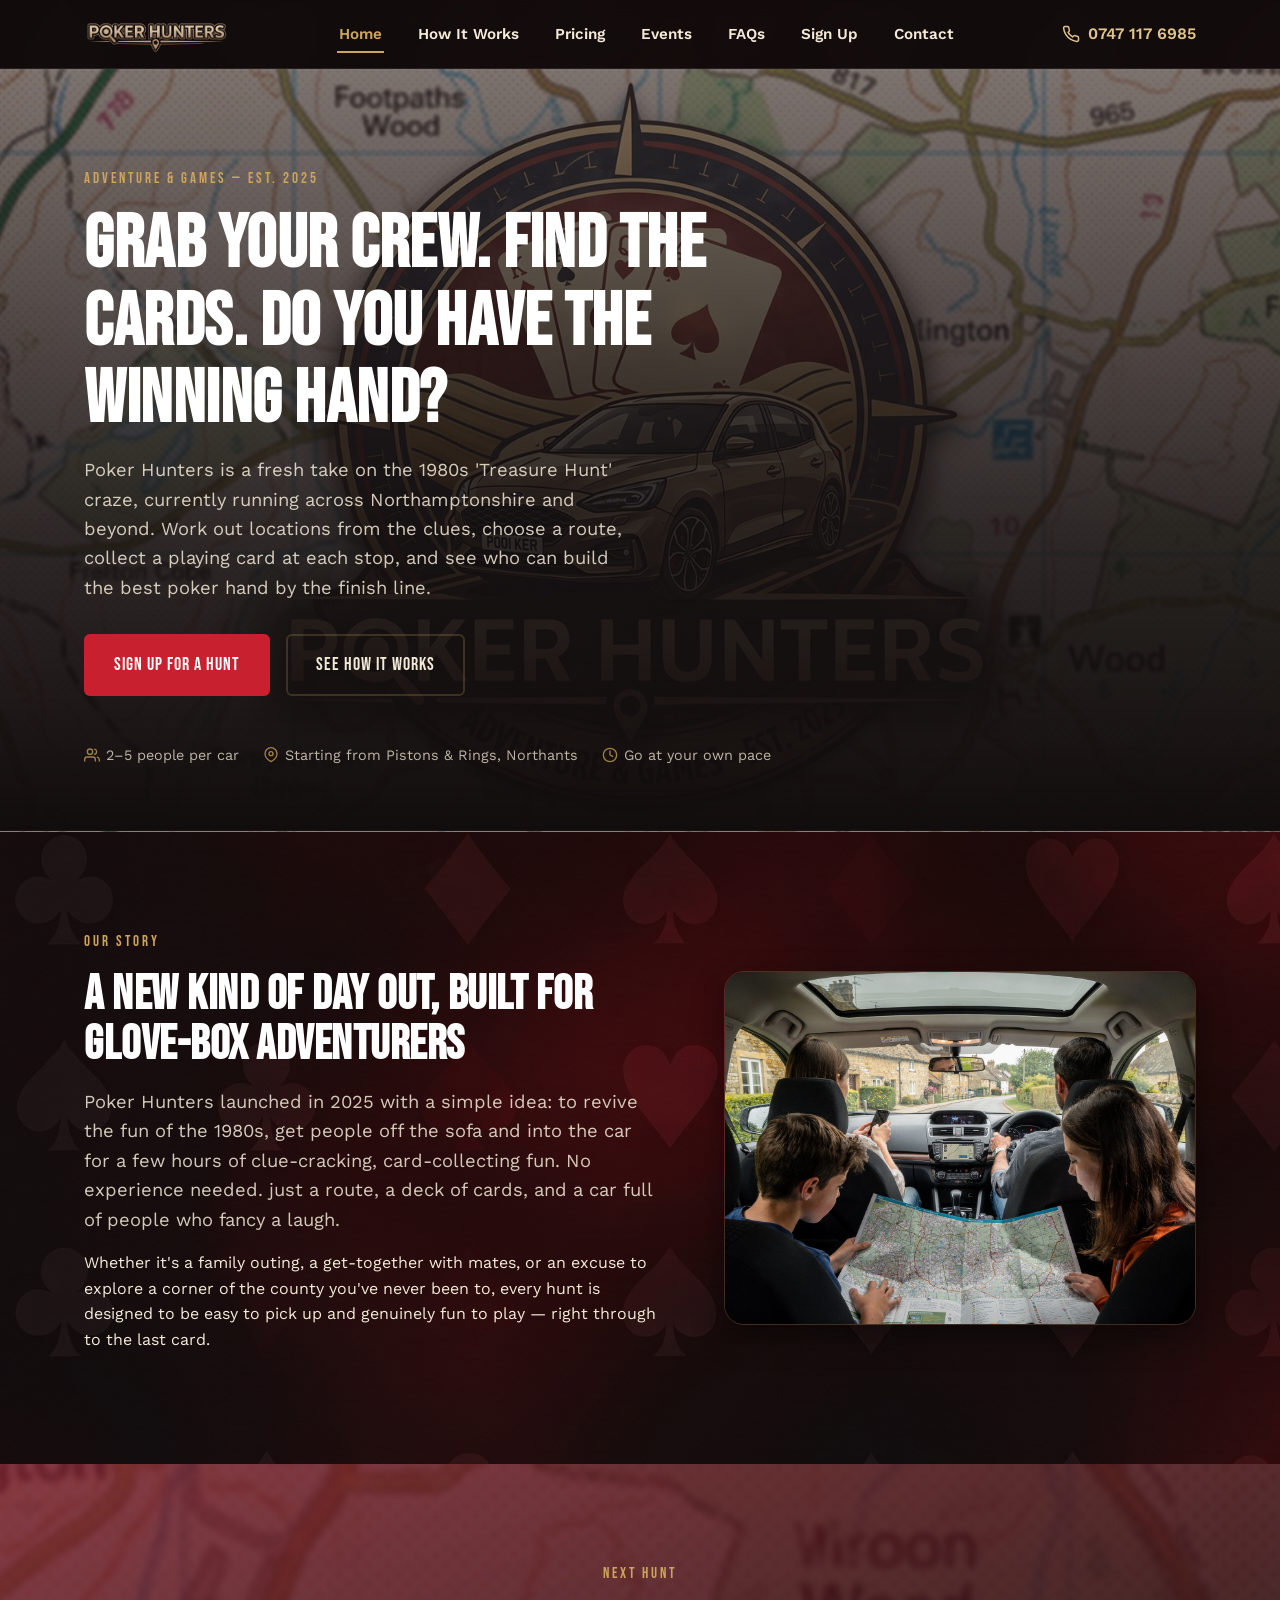
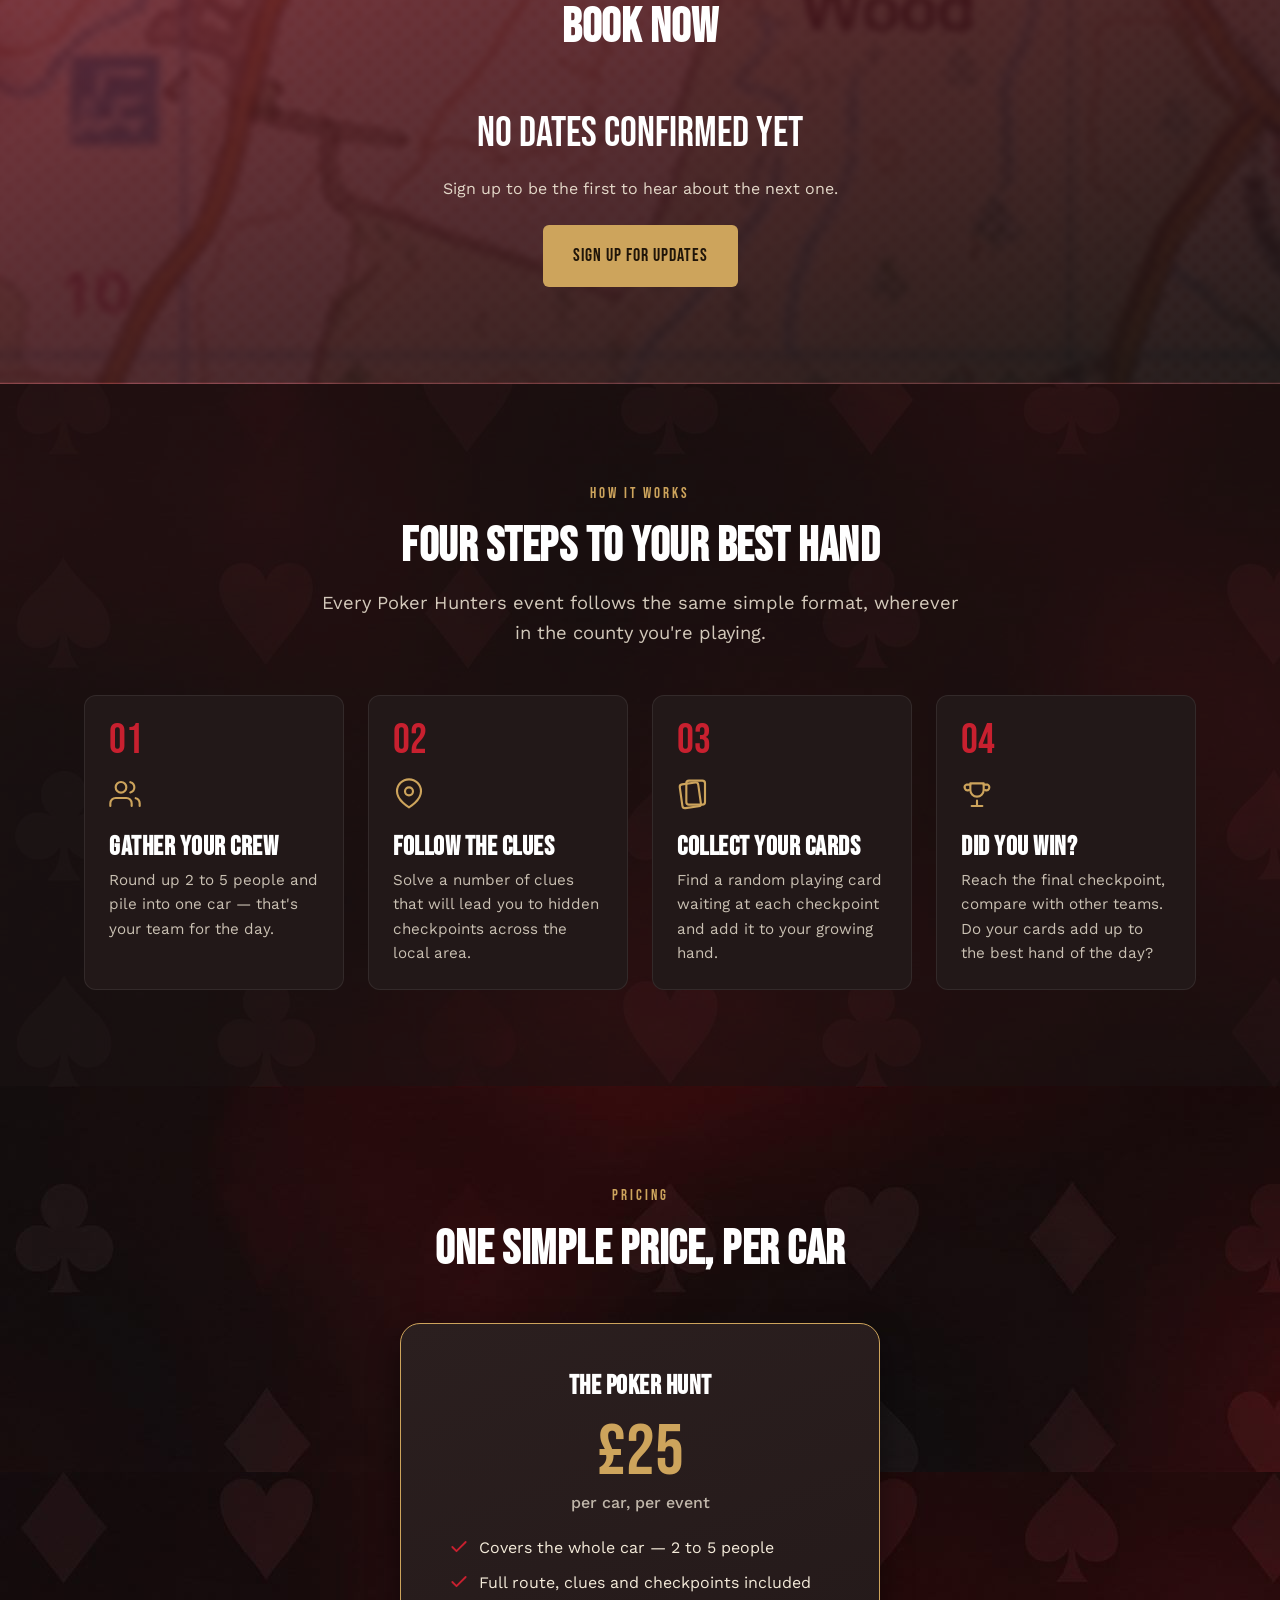
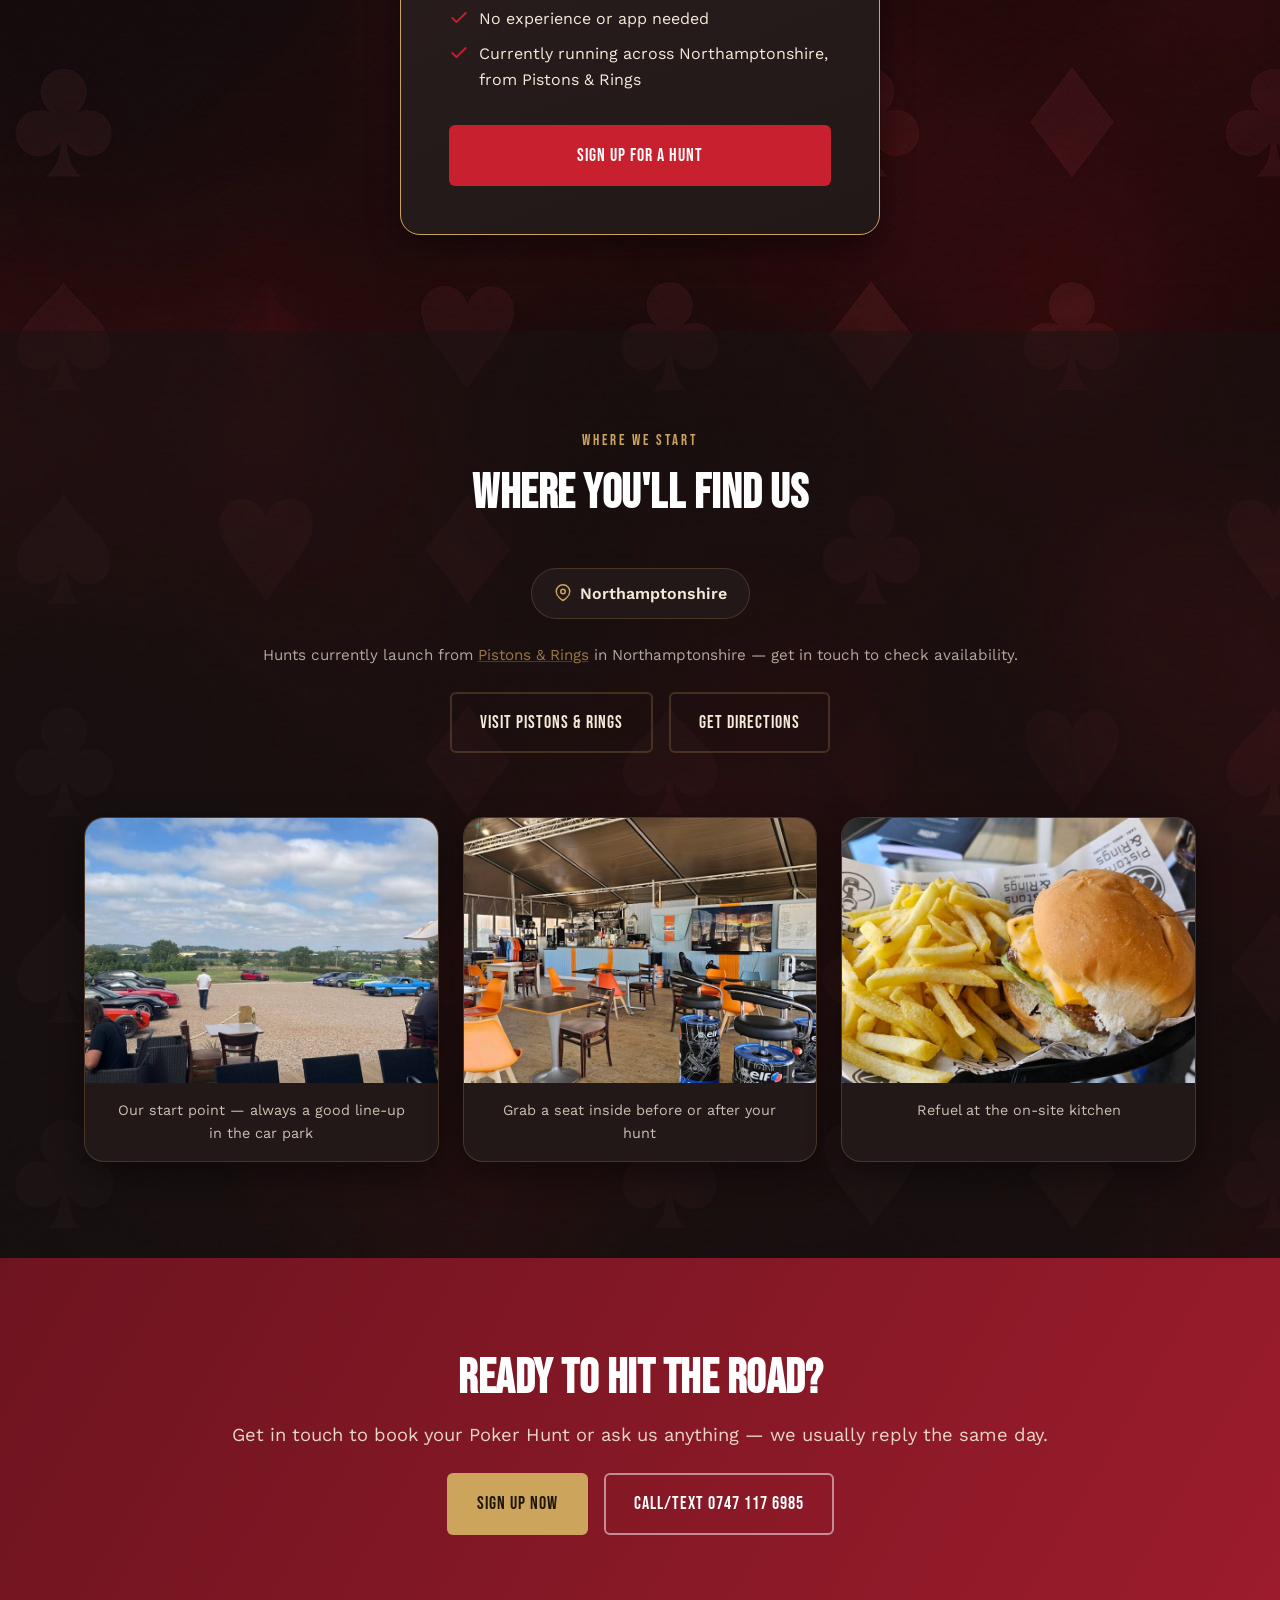
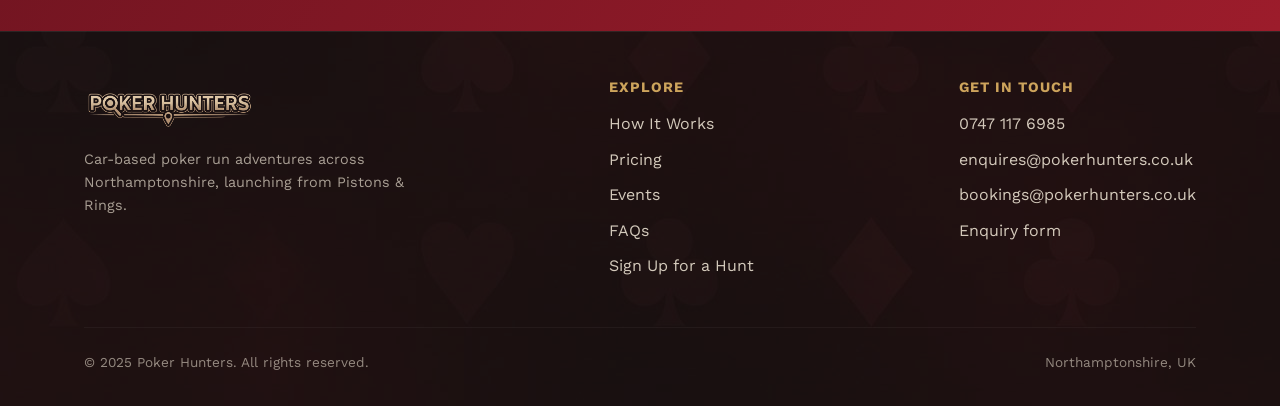
==== commit ffed25f4: "Redesign next-event banner and update contact number - Move Next Hunt section to sit after Our Story" ====
--- a/index.html
+++ b/index.html
@@ -36,9 +36,9 @@
       <li><a href="contact.html">Contact</a></li>
     </ul>
     <div class="nav__actions">
-      <a class="nav__call" href="tel:07402200882">
+      <a class="nav__call" href="tel:07471176985">
         <svg viewBox="0 0 24 24" fill="none" stroke="currentColor" stroke-width="2" aria-hidden="true"><path d="M22 16.92v3a2 2 0 0 1-2.18 2 19.79 19.79 0 0 1-8.63-3.07 19.5 19.5 0 0 1-6-6 19.79 19.79 0 0 1-3.07-8.67A2 2 0 0 1 4.11 2h3a2 2 0 0 1 2 1.72c.12.9.33 1.79.63 2.65a2 2 0 0 1-.45 2.11L8.09 9.91a16 16 0 0 0 6 6l1.43-1.2a2 2 0 0 1 2.11-.45c.86.3 1.75.51 2.65.63A2 2 0 0 1 22 16.92z" stroke-linecap="round" stroke-linejoin="round"/></svg>
-        <span>07402 200882</span>
+        <span>0747 117 6985</span>
       </a>
     </div>
   </nav>
@@ -75,16 +75,6 @@
     </div>
   </section>
 
-  <!-- Next Event -->
-  <section class="next-event">
-    <div class="container">
-      <div class="next-event__card" id="nextEvent">
-        <span class="eyebrow">Next Hunt</span>
-        <p class="next-event__date">Loading…</p>
-      </div>
-    </div>
-  </section>
-
   <!-- About -->
   <section class="section" id="about">
     <div class="container">
@@ -98,6 +88,19 @@
         <div class="about-grid__media">
           <img src="Images/hf_20260908_155612_1ed68576-3805-468d-92de-bb5a3425e60d.png" alt="A family in a car reading a map together while out on a driving adventure">
         </div>
+      </div>
+    </div>
+  </section>
+
+  <!-- Next Event -->
+  <section class="section next-event">
+    <div class="container">
+      <div class="section-head section-head--center">
+        <span class="eyebrow">Next Hunt</span>
+        <h2>Book Now</h2>
+      </div>
+      <div class="next-event__card" id="nextEvent">
+        <p class="next-event__date">Loading…</p>
       </div>
     </div>
   </section>
@@ -214,7 +217,7 @@
       <p class="lede">Get in touch to book your Poker Hunt or ask us anything — we usually reply the same day.</p>
       <div class="cta-banner__ctas">
         <a href="signup.html" class="btn btn--gold">Sign Up Now</a>
-        <a href="tel:07402200882" class="btn btn--outline">Call/Text 07402 200882</a>
+        <a href="tel:07471176985" class="btn btn--outline">Call/Text 0747 117 6985</a>
       </div>
     </div>
   </section>
@@ -241,7 +244,7 @@
       <div class="footer-col">
         <h4>Get In Touch</h4>
         <ul>
-          <li><a href="tel:07402200882">07402 200882</a></li>
+          <li><a href="tel:07471176985">0747 117 6985</a></li>
           <li><a href="mailto:enquires@pokerhunters.co.uk">enquires@pokerhunters.co.uk</a></li>
           <li><a href="mailto:bookings@pokerhunters.co.uk">bookings@pokerhunters.co.uk</a></li>
           <li><a href="contact.html">Enquiry form</a></li>
--- a/css/styles.css
+++ b/css/styles.css
@@ -497,16 +497,19 @@
 /* ---------- Next Event (homepage) ---------- */
 .next-event {
   position: relative;
-  padding: var(--space-5) 0;
-  background: linear-gradient(120deg, var(--color-red-deep), var(--color-red));
+  background:
+    linear-gradient(160deg, rgba(110, 20, 32, 0.82) 0%, rgba(18, 13, 13, 0.92) 100%),
+    url('../Images/map-texture.jpg');
+  background-size: cover;
+  background-position: center;
   border-bottom: 1px solid var(--color-border-soft);
 }
+.next-event .section-head h2 { color: var(--color-white); }
 .next-event__card {
   max-width: 640px;
   margin: 0 auto;
   text-align: center;
 }
-.next-event__card .eyebrow { color: var(--color-gold-soft); }
 .next-event__date {
   font-family: var(--font-display);
   font-size: clamp(1.8rem, 4vw, 2.6rem);
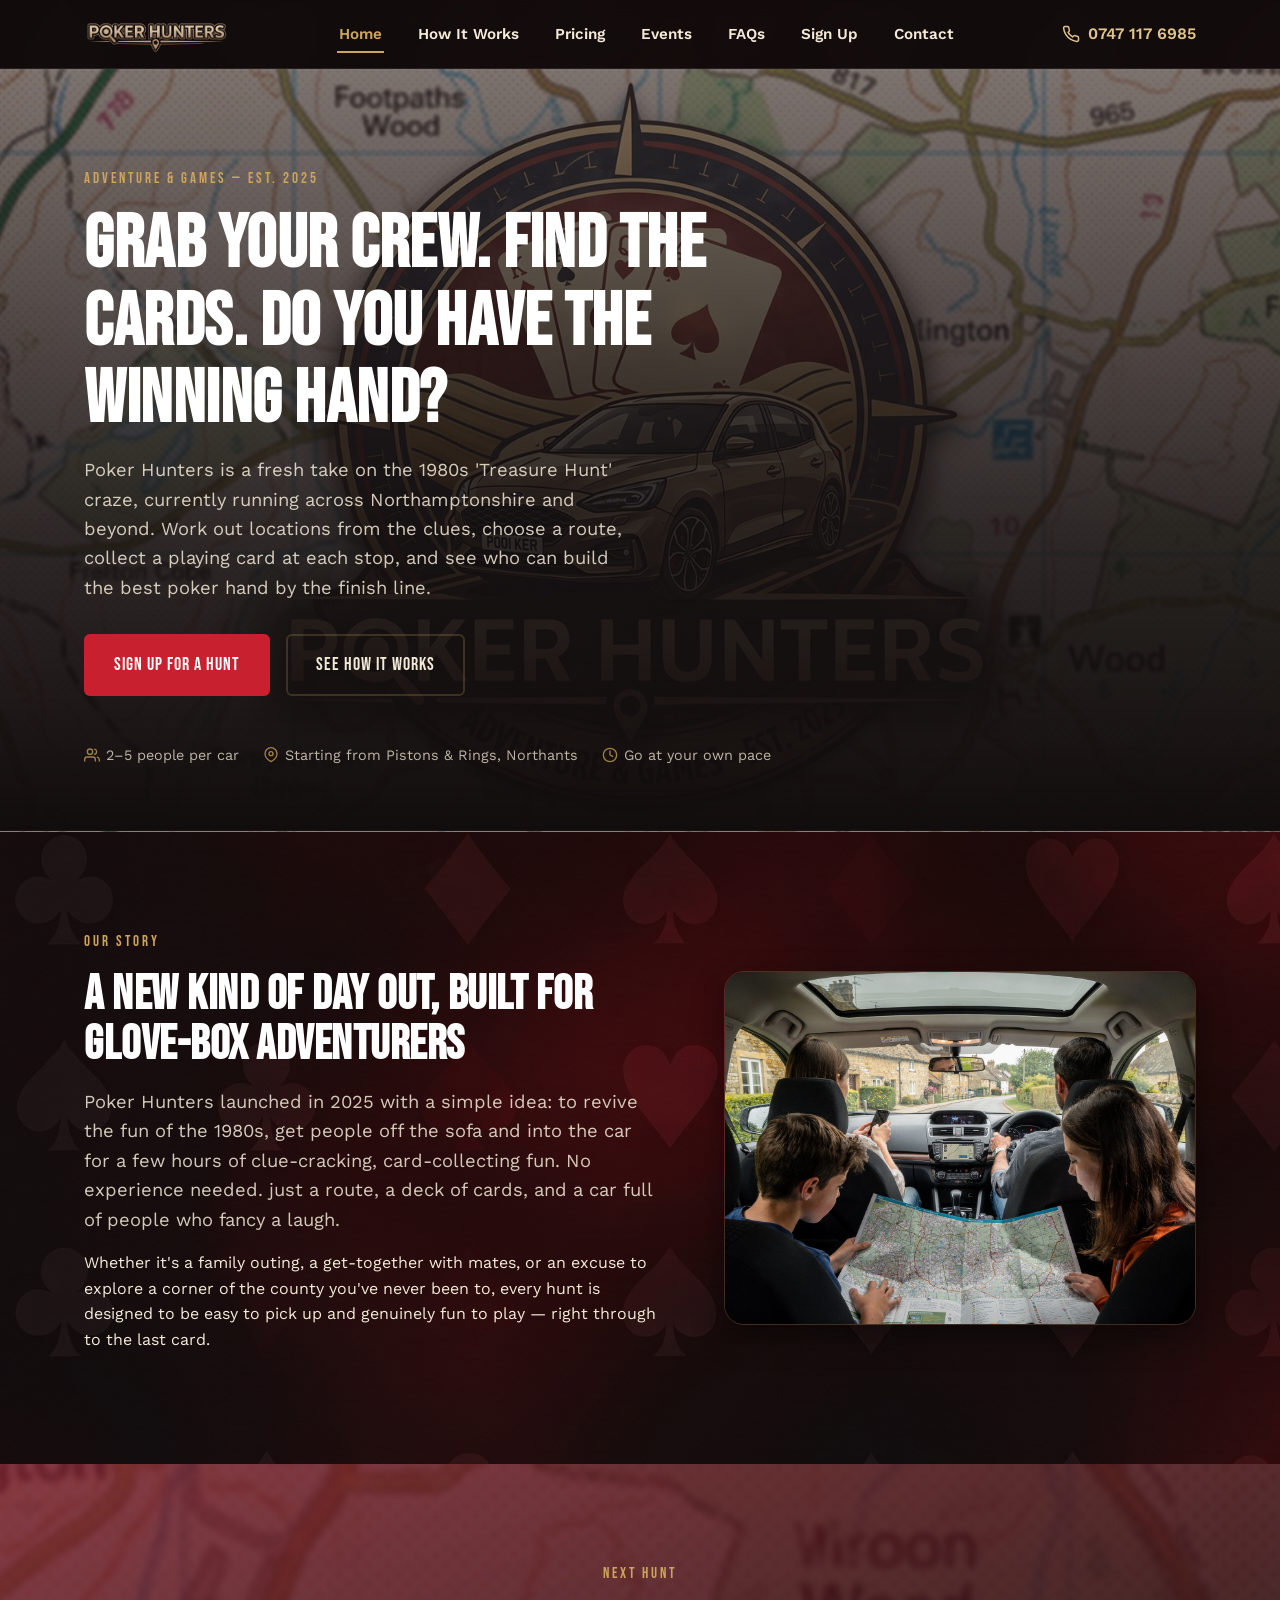
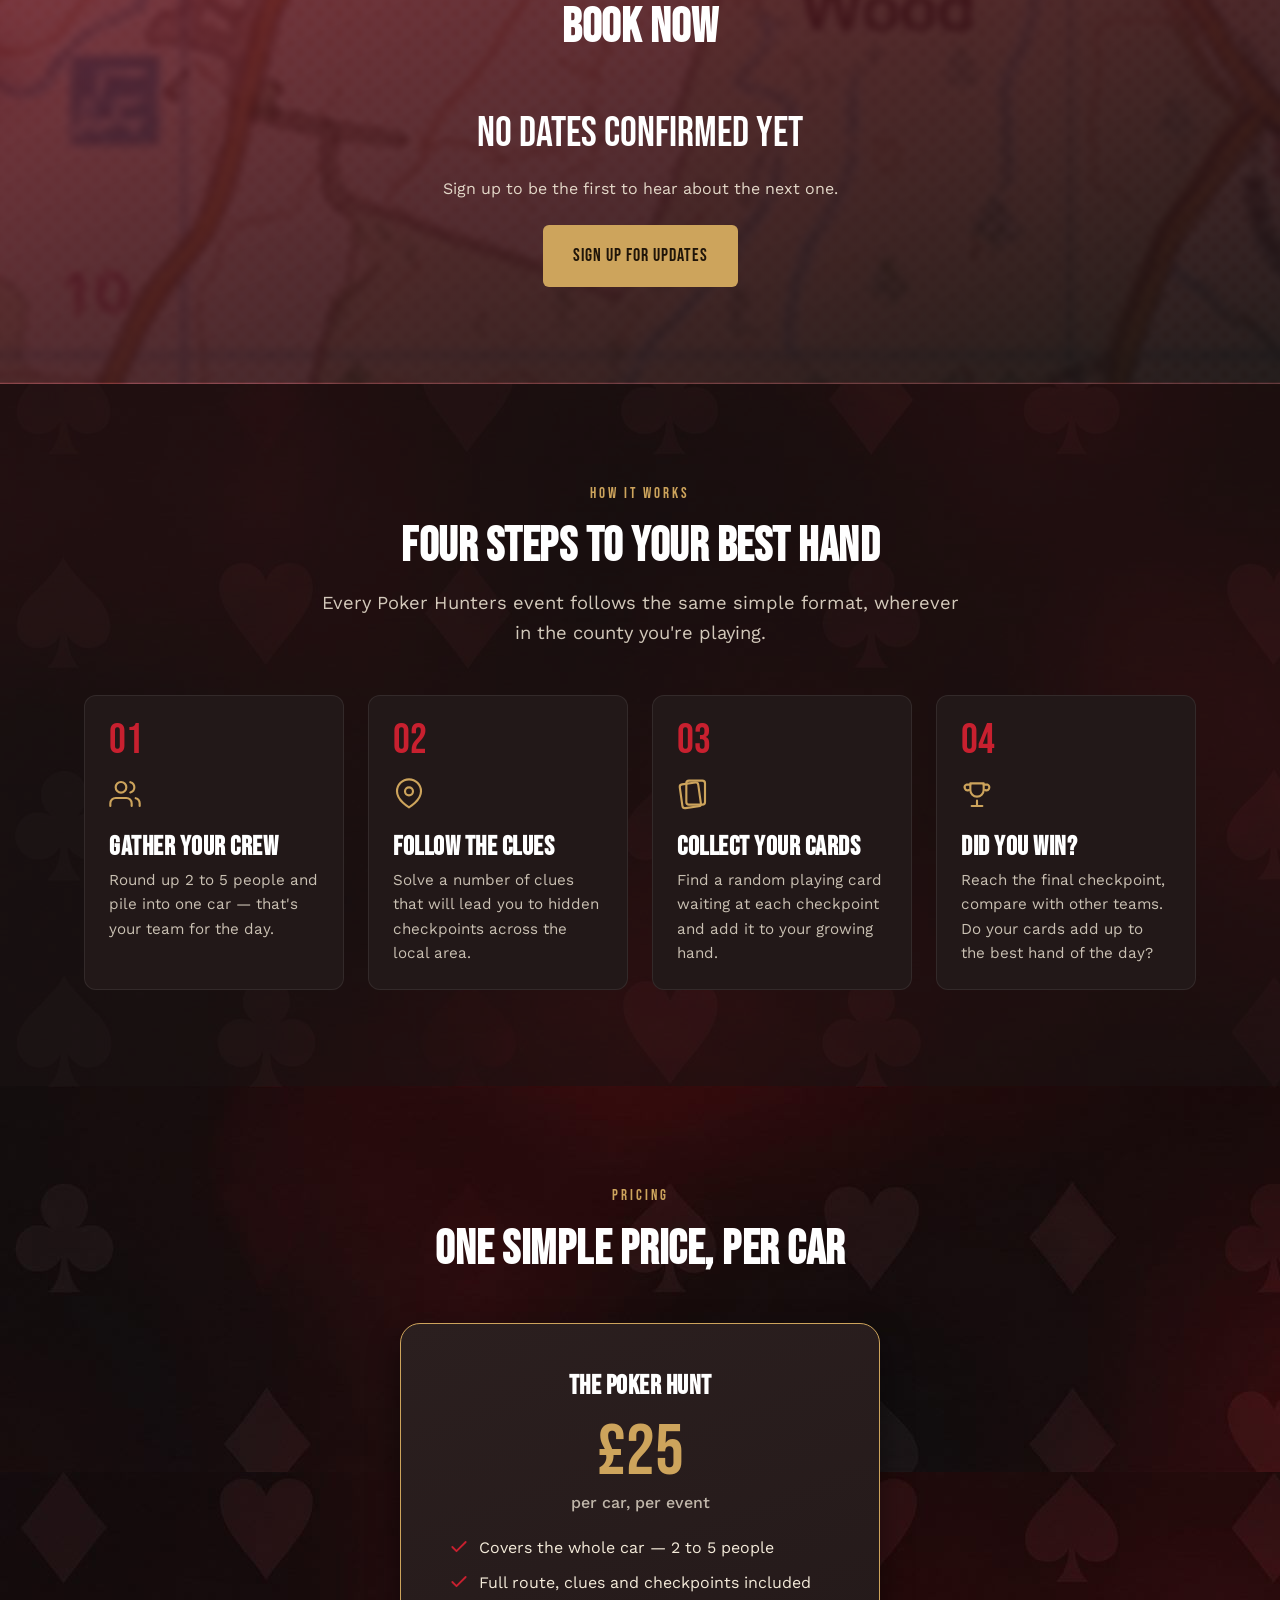
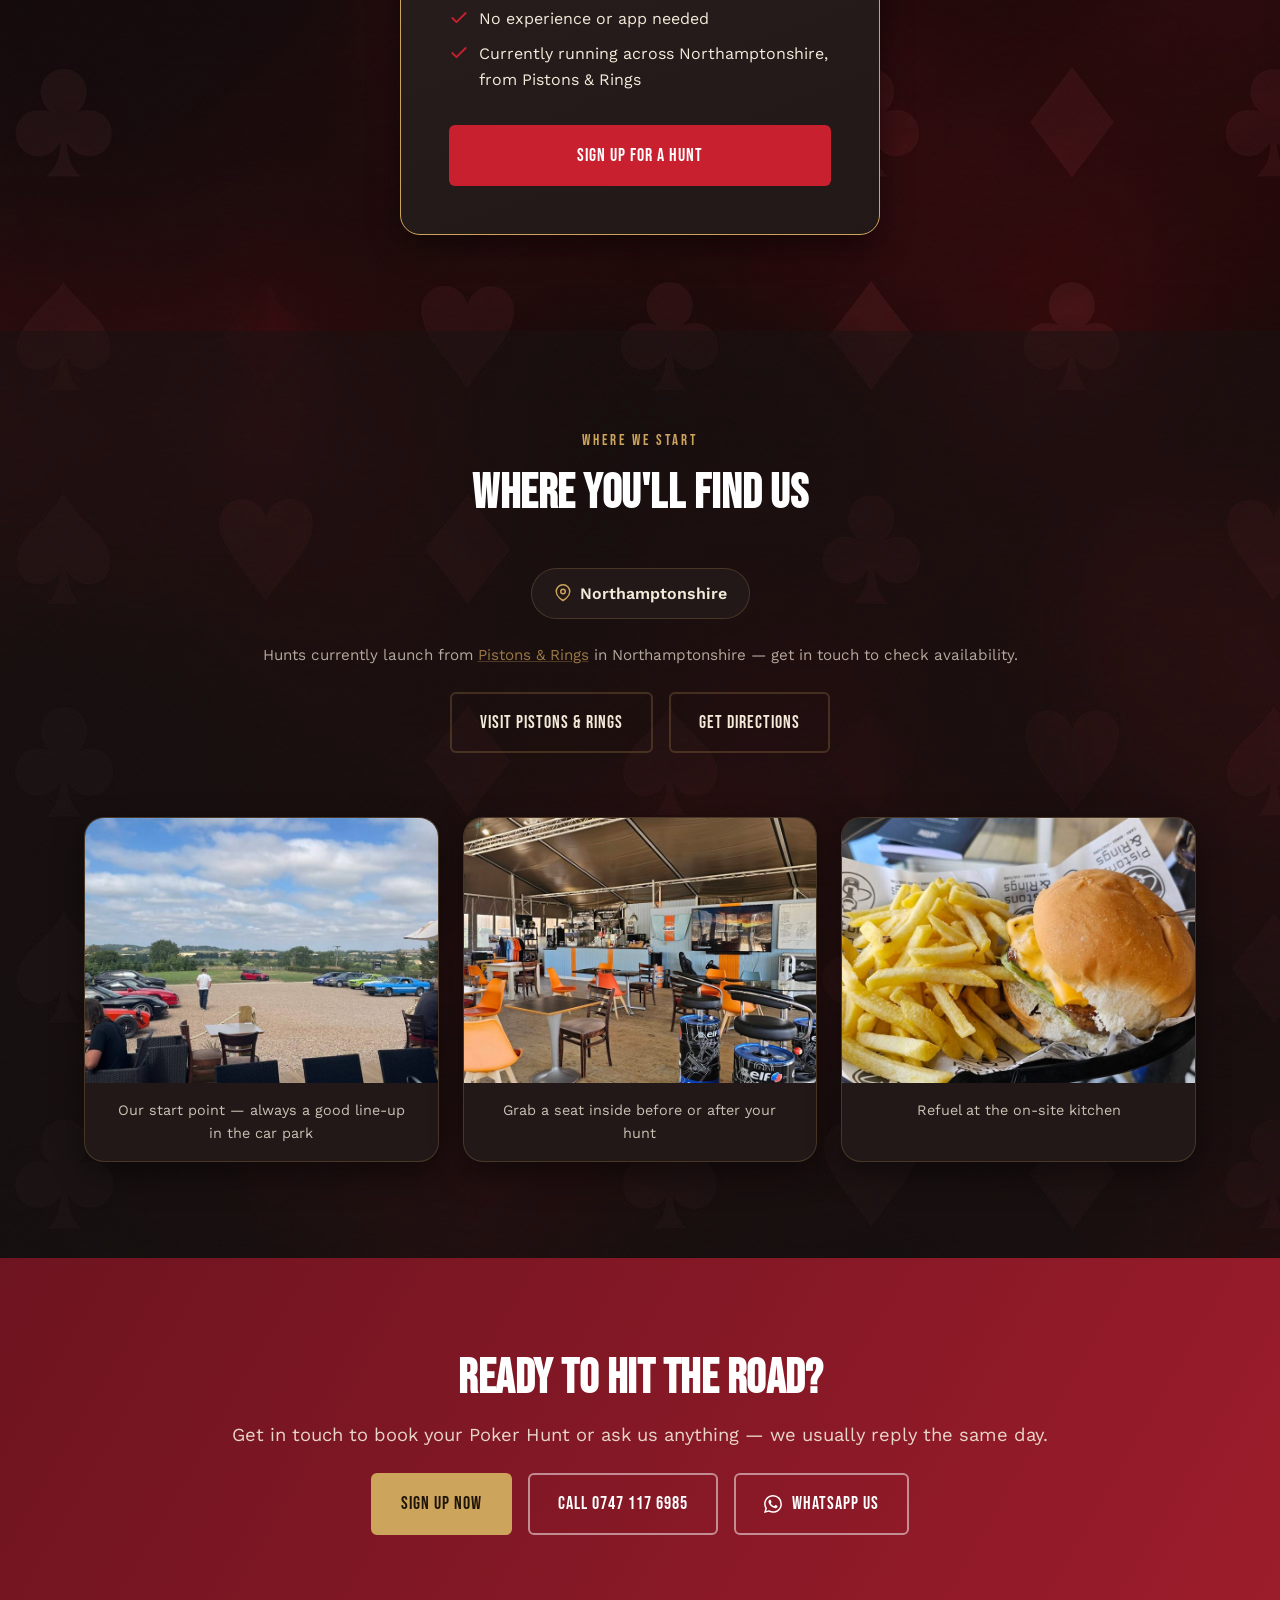
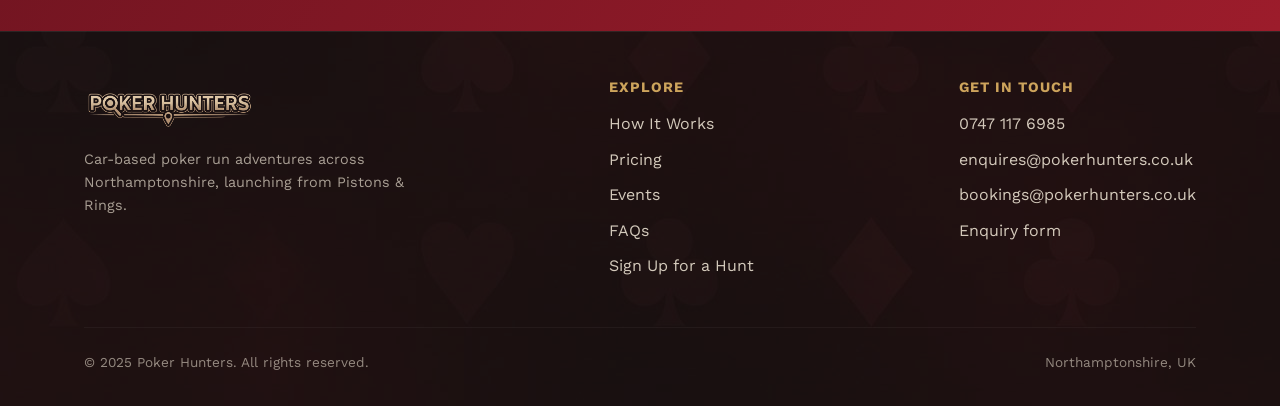
==== commit 4e6cb721: "Add WhatsApp icon to buttons; update event dates and FAQ copy - Add WhatsApp glyph icon to all Whats" ====
--- a/index.html
+++ b/index.html
@@ -217,7 +217,8 @@
       <p class="lede">Get in touch to book your Poker Hunt or ask us anything — we usually reply the same day.</p>
       <div class="cta-banner__ctas">
         <a href="signup.html" class="btn btn--gold">Sign Up Now</a>
-        <a href="tel:07471176985" class="btn btn--outline">Call/Text 0747 117 6985</a>
+        <a href="tel:07471176985" class="btn btn--outline">Call 0747 117 6985</a>
+        <a href="https://wa.me/447471176985" target="_blank" rel="noopener" class="btn btn--outline"><svg viewBox="0 0 24 24" fill="currentColor" aria-hidden="true"><path d="M17.472 14.382c-.297-.149-1.758-.867-2.03-.967-.273-.099-.471-.148-.67.15-.197.297-.767.966-.94 1.164-.173.199-.347.223-.644.075-.297-.15-1.255-.463-2.39-1.475-.883-.788-1.48-1.761-1.653-2.059-.173-.297-.018-.458.13-.606.134-.133.298-.347.446-.52.149-.174.198-.298.298-.497.099-.198.05-.371-.025-.52-.075-.149-.669-1.612-.916-2.207-.242-.579-.487-.5-.669-.51-.173-.008-.371-.01-.57-.01-.198 0-.52.074-.792.372-.272.297-1.04 1.016-1.04 2.479 0 1.462 1.065 2.875 1.213 3.074.149.198 2.095 3.2 5.076 4.487.709.306 1.262.489 1.694.625.712.227 1.36.195 1.871.118.571-.085 1.758-.719 2.006-1.413.248-.694.248-1.289.173-1.413-.074-.124-.272-.198-.57-.347m-5.421 7.403h-.004a9.87 9.87 0 01-5.031-1.378l-.361-.214-3.741.982.998-3.648-.235-.374a9.86 9.86 0 01-1.51-5.26c.001-5.45 4.436-9.884 9.888-9.884 2.64 0 5.122 1.03 6.988 2.898a9.825 9.825 0 012.893 6.994c-.003 5.45-4.437 9.884-9.885 9.884m8.413-18.297A11.815 11.815 0 0012.05 0C5.495 0 .16 5.335.157 11.892c0 2.096.547 4.142 1.588 5.945L.057 24l6.305-1.654a11.882 11.882 0 005.683 1.448h.005c6.554 0 11.89-5.335 11.893-11.893a11.821 11.821 0 00-3.48-8.413"/></svg>WhatsApp Us</a>
       </div>
     </div>
   </section>
--- a/css/styles.css
+++ b/css/styles.css
@@ -186,6 +186,7 @@
 .btn--outline:hover { border-color: var(--color-gold); color: var(--color-gold); }
 
 .btn--block { width: 100%; }
+.btn svg { width: 18px; height: 18px; flex-shrink: 0; }
 
 /* ---------- Header / Nav ---------- */
 .site-header {
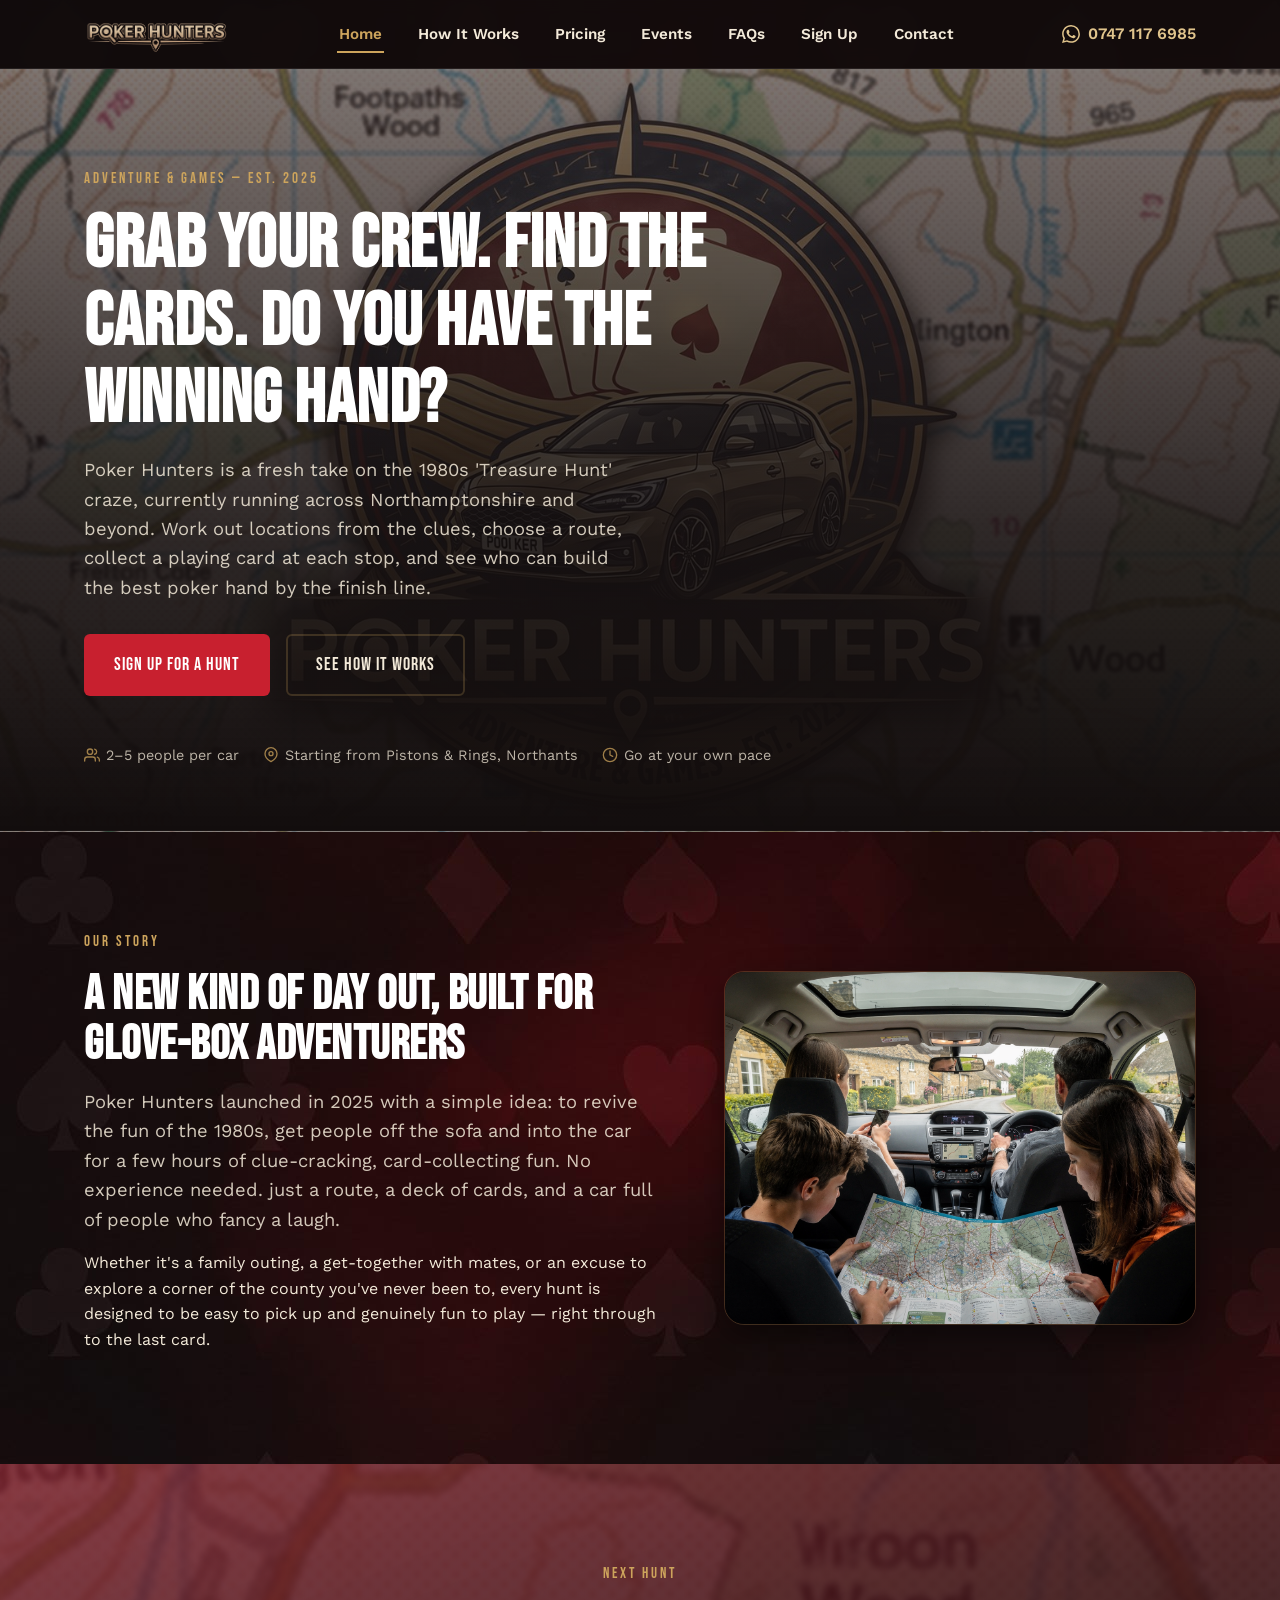
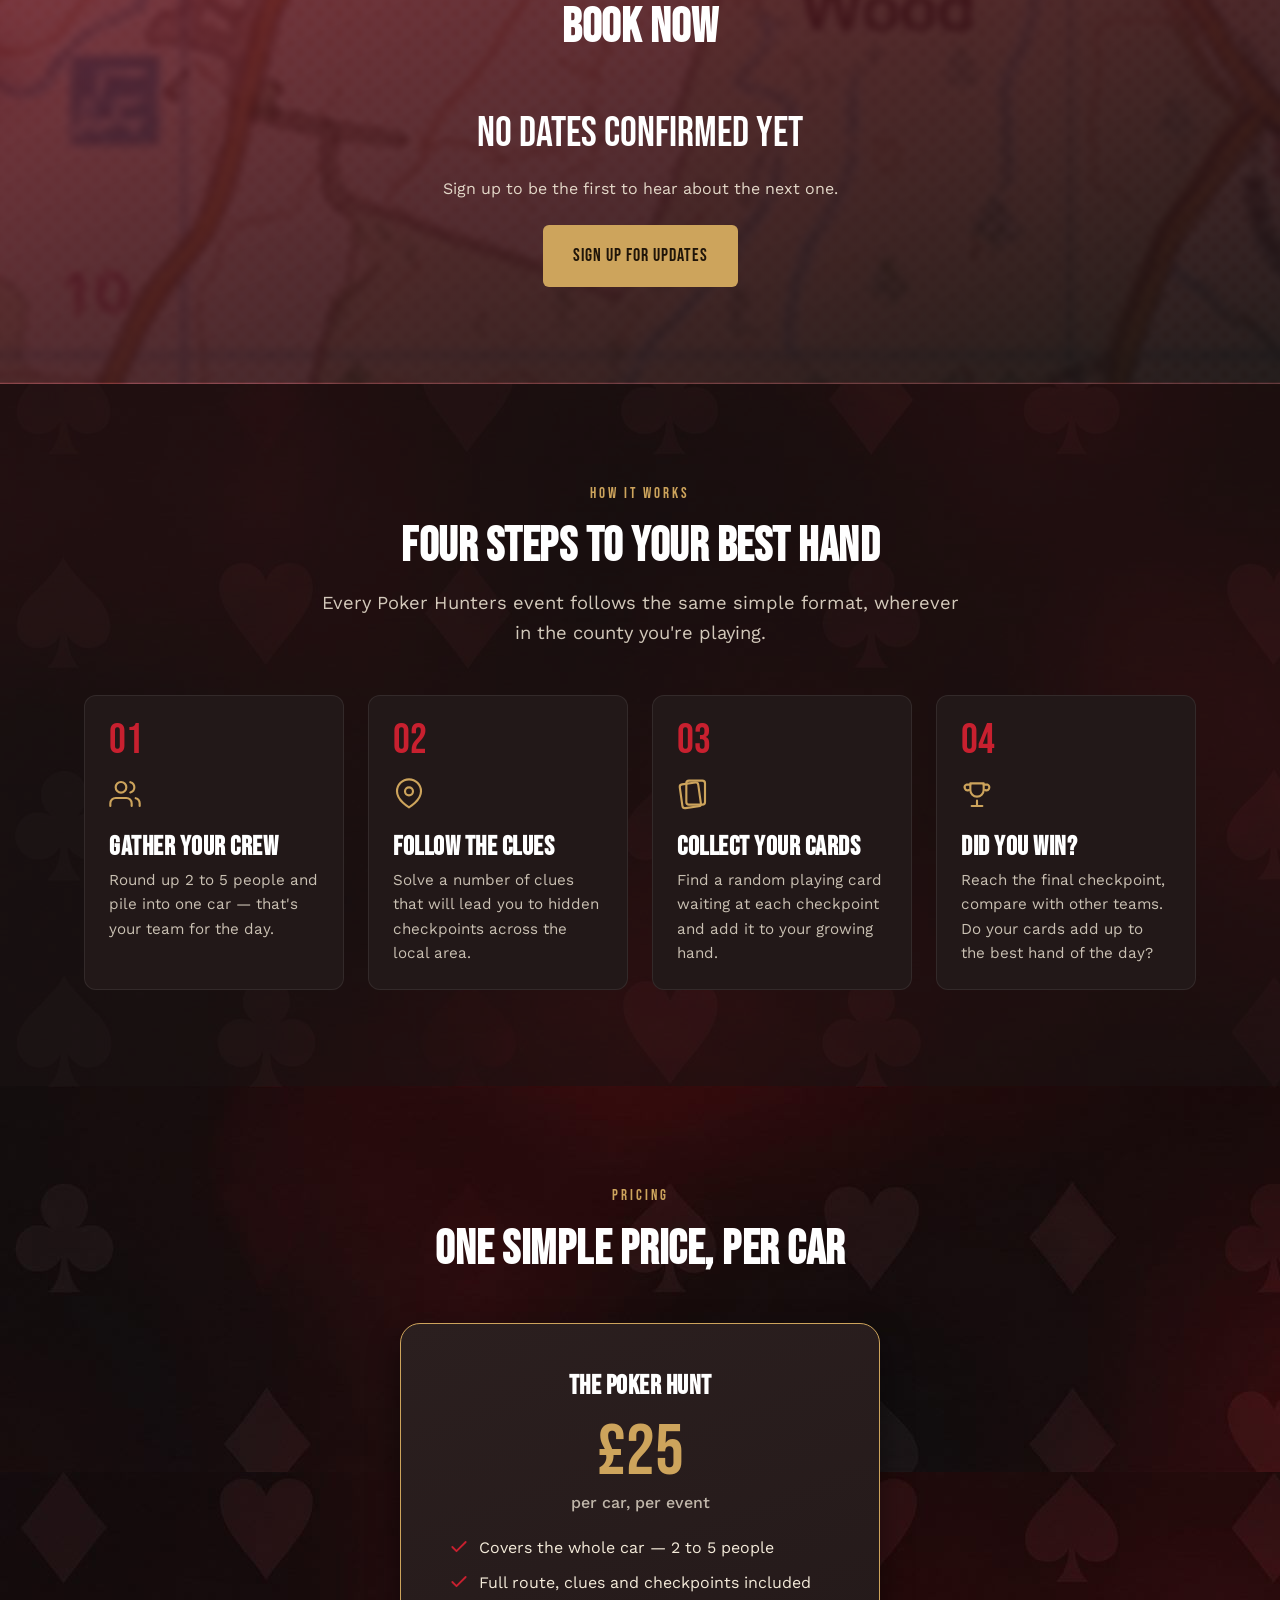
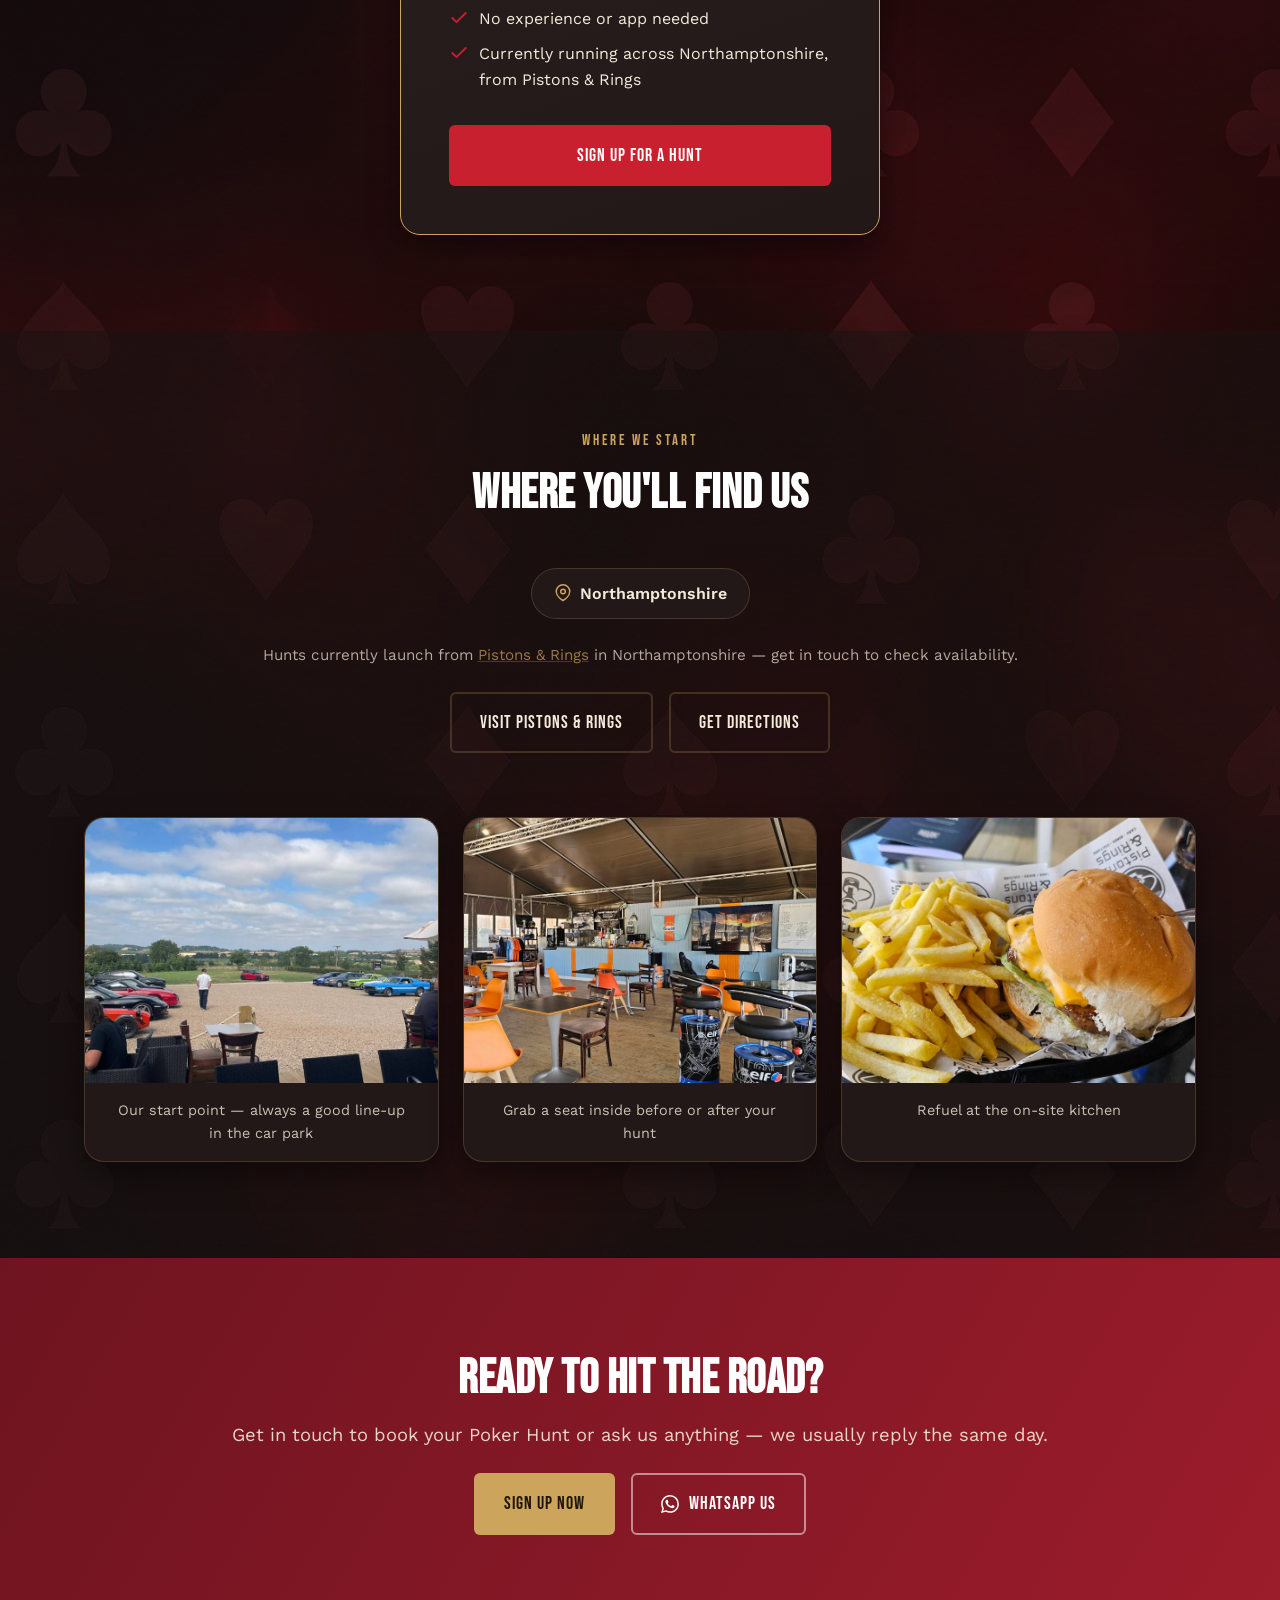
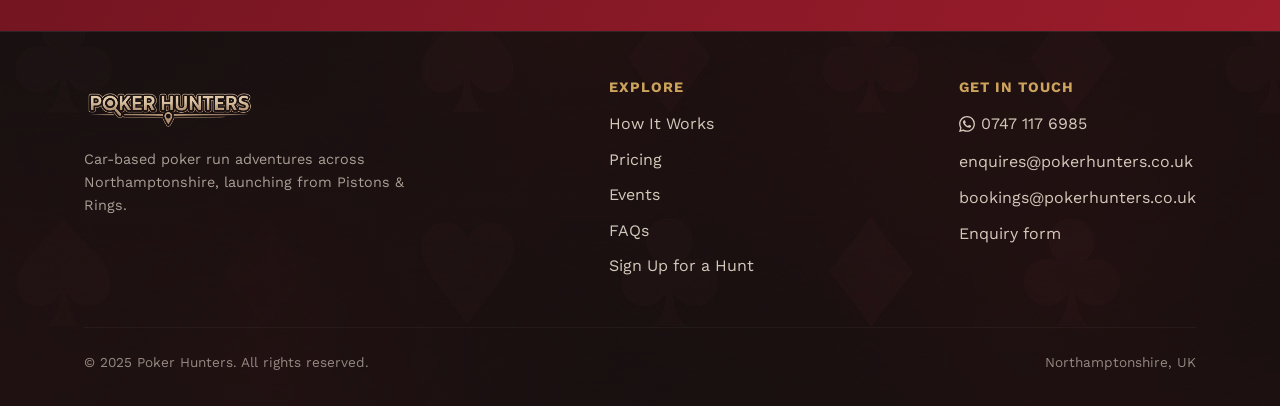
==== commit 96432ea3: "Remove all call-to-action phone calling, WhatsApp-only contact - Replace every tel: link (nav, foote" ====
--- a/index.html
+++ b/index.html
@@ -36,8 +36,8 @@
       <li><a href="contact.html">Contact</a></li>
     </ul>
     <div class="nav__actions">
-      <a class="nav__call" href="tel:07471176985">
-        <svg viewBox="0 0 24 24" fill="none" stroke="currentColor" stroke-width="2" aria-hidden="true"><path d="M22 16.92v3a2 2 0 0 1-2.18 2 19.79 19.79 0 0 1-8.63-3.07 19.5 19.5 0 0 1-6-6 19.79 19.79 0 0 1-3.07-8.67A2 2 0 0 1 4.11 2h3a2 2 0 0 1 2 1.72c.12.9.33 1.79.63 2.65a2 2 0 0 1-.45 2.11L8.09 9.91a16 16 0 0 0 6 6l1.43-1.2a2 2 0 0 1 2.11-.45c.86.3 1.75.51 2.65.63A2 2 0 0 1 22 16.92z" stroke-linecap="round" stroke-linejoin="round"/></svg>
+      <a class="nav__call" href="https://wa.me/447471176985" target="_blank" rel="noopener">
+        <svg viewBox="0 0 24 24" fill="currentColor" aria-hidden="true"><path d="M17.472 14.382c-.297-.149-1.758-.867-2.03-.967-.273-.099-.471-.148-.67.15-.197.297-.767.966-.94 1.164-.173.199-.347.223-.644.075-.297-.15-1.255-.463-2.39-1.475-.883-.788-1.48-1.761-1.653-2.059-.173-.297-.018-.458.13-.606.134-.133.298-.347.446-.52.149-.174.198-.298.298-.497.099-.198.05-.371-.025-.52-.075-.149-.669-1.612-.916-2.207-.242-.579-.487-.5-.669-.51-.173-.008-.371-.01-.57-.01-.198 0-.52.074-.792.372-.272.297-1.04 1.016-1.04 2.479 0 1.462 1.065 2.875 1.213 3.074.149.198 2.095 3.2 5.076 4.487.709.306 1.262.489 1.694.625.712.227 1.36.195 1.871.118.571-.085 1.758-.719 2.006-1.413.248-.694.248-1.289.173-1.413-.074-.124-.272-.198-.57-.347m-5.421 7.403h-.004a9.87 9.87 0 01-5.031-1.378l-.361-.214-3.741.982.998-3.648-.235-.374a9.86 9.86 0 01-1.51-5.26c.001-5.45 4.436-9.884 9.888-9.884 2.64 0 5.122 1.03 6.988 2.898a9.825 9.825 0 012.893 6.994c-.003 5.45-4.437 9.884-9.885 9.884m8.413-18.297A11.815 11.815 0 0012.05 0C5.495 0 .16 5.335.157 11.892c0 2.096.547 4.142 1.588 5.945L.057 24l6.305-1.654a11.882 11.882 0 005.683 1.448h.005c6.554 0 11.89-5.335 11.893-11.893a11.821 11.821 0 00-3.48-8.413"/></svg>
         <span>0747 117 6985</span>
       </a>
     </div>
@@ -217,7 +217,6 @@
       <p class="lede">Get in touch to book your Poker Hunt or ask us anything — we usually reply the same day.</p>
       <div class="cta-banner__ctas">
         <a href="signup.html" class="btn btn--gold">Sign Up Now</a>
-        <a href="tel:07471176985" class="btn btn--outline">Call 0747 117 6985</a>
         <a href="https://wa.me/447471176985" target="_blank" rel="noopener" class="btn btn--outline"><svg viewBox="0 0 24 24" fill="currentColor" aria-hidden="true"><path d="M17.472 14.382c-.297-.149-1.758-.867-2.03-.967-.273-.099-.471-.148-.67.15-.197.297-.767.966-.94 1.164-.173.199-.347.223-.644.075-.297-.15-1.255-.463-2.39-1.475-.883-.788-1.48-1.761-1.653-2.059-.173-.297-.018-.458.13-.606.134-.133.298-.347.446-.52.149-.174.198-.298.298-.497.099-.198.05-.371-.025-.52-.075-.149-.669-1.612-.916-2.207-.242-.579-.487-.5-.669-.51-.173-.008-.371-.01-.57-.01-.198 0-.52.074-.792.372-.272.297-1.04 1.016-1.04 2.479 0 1.462 1.065 2.875 1.213 3.074.149.198 2.095 3.2 5.076 4.487.709.306 1.262.489 1.694.625.712.227 1.36.195 1.871.118.571-.085 1.758-.719 2.006-1.413.248-.694.248-1.289.173-1.413-.074-.124-.272-.198-.57-.347m-5.421 7.403h-.004a9.87 9.87 0 01-5.031-1.378l-.361-.214-3.741.982.998-3.648-.235-.374a9.86 9.86 0 01-1.51-5.26c.001-5.45 4.436-9.884 9.888-9.884 2.64 0 5.122 1.03 6.988 2.898a9.825 9.825 0 012.893 6.994c-.003 5.45-4.437 9.884-9.885 9.884m8.413-18.297A11.815 11.815 0 0012.05 0C5.495 0 .16 5.335.157 11.892c0 2.096.547 4.142 1.588 5.945L.057 24l6.305-1.654a11.882 11.882 0 005.683 1.448h.005c6.554 0 11.89-5.335 11.893-11.893a11.821 11.821 0 00-3.48-8.413"/></svg>WhatsApp Us</a>
       </div>
     </div>
@@ -245,7 +244,7 @@
       <div class="footer-col">
         <h4>Get In Touch</h4>
         <ul>
-          <li><a href="tel:07471176985">0747 117 6985</a></li>
+          <li><a href="https://wa.me/447471176985" target="_blank" rel="noopener" style="display:inline-flex;align-items:center;gap:6px;"><svg viewBox="0 0 24 24" fill="currentColor" aria-hidden="true" style="width:16px;height:16px;flex-shrink:0;"><path d="M17.472 14.382c-.297-.149-1.758-.867-2.03-.967-.273-.099-.471-.148-.67.15-.197.297-.767.966-.94 1.164-.173.199-.347.223-.644.075-.297-.15-1.255-.463-2.39-1.475-.883-.788-1.48-1.761-1.653-2.059-.173-.297-.018-.458.13-.606.134-.133.298-.347.446-.52.149-.174.198-.298.298-.497.099-.198.05-.371-.025-.52-.075-.149-.669-1.612-.916-2.207-.242-.579-.487-.5-.669-.51-.173-.008-.371-.01-.57-.01-.198 0-.52.074-.792.372-.272.297-1.04 1.016-1.04 2.479 0 1.462 1.065 2.875 1.213 3.074.149.198 2.095 3.2 5.076 4.487.709.306 1.262.489 1.694.625.712.227 1.36.195 1.871.118.571-.085 1.758-.719 2.006-1.413.248-.694.248-1.289.173-1.413-.074-.124-.272-.198-.57-.347m-5.421 7.403h-.004a9.87 9.87 0 01-5.031-1.378l-.361-.214-3.741.982.998-3.648-.235-.374a9.86 9.86 0 01-1.51-5.26c.001-5.45 4.436-9.884 9.888-9.884 2.64 0 5.122 1.03 6.988 2.898a9.825 9.825 0 012.893 6.994c-.003 5.45-4.437 9.884-9.885 9.884m8.413-18.297A11.815 11.815 0 0012.05 0C5.495 0 .16 5.335.157 11.892c0 2.096.547 4.142 1.588 5.945L.057 24l6.305-1.654a11.882 11.882 0 005.683 1.448h.005c6.554 0 11.89-5.335 11.893-11.893a11.821 11.821 0 00-3.48-8.413"/></svg>0747 117 6985</a></li>
           <li><a href="mailto:enquires@pokerhunters.co.uk">enquires@pokerhunters.co.uk</a></li>
           <li><a href="mailto:bookings@pokerhunters.co.uk">bookings@pokerhunters.co.uk</a></li>
           <li><a href="contact.html">Enquiry form</a></li>
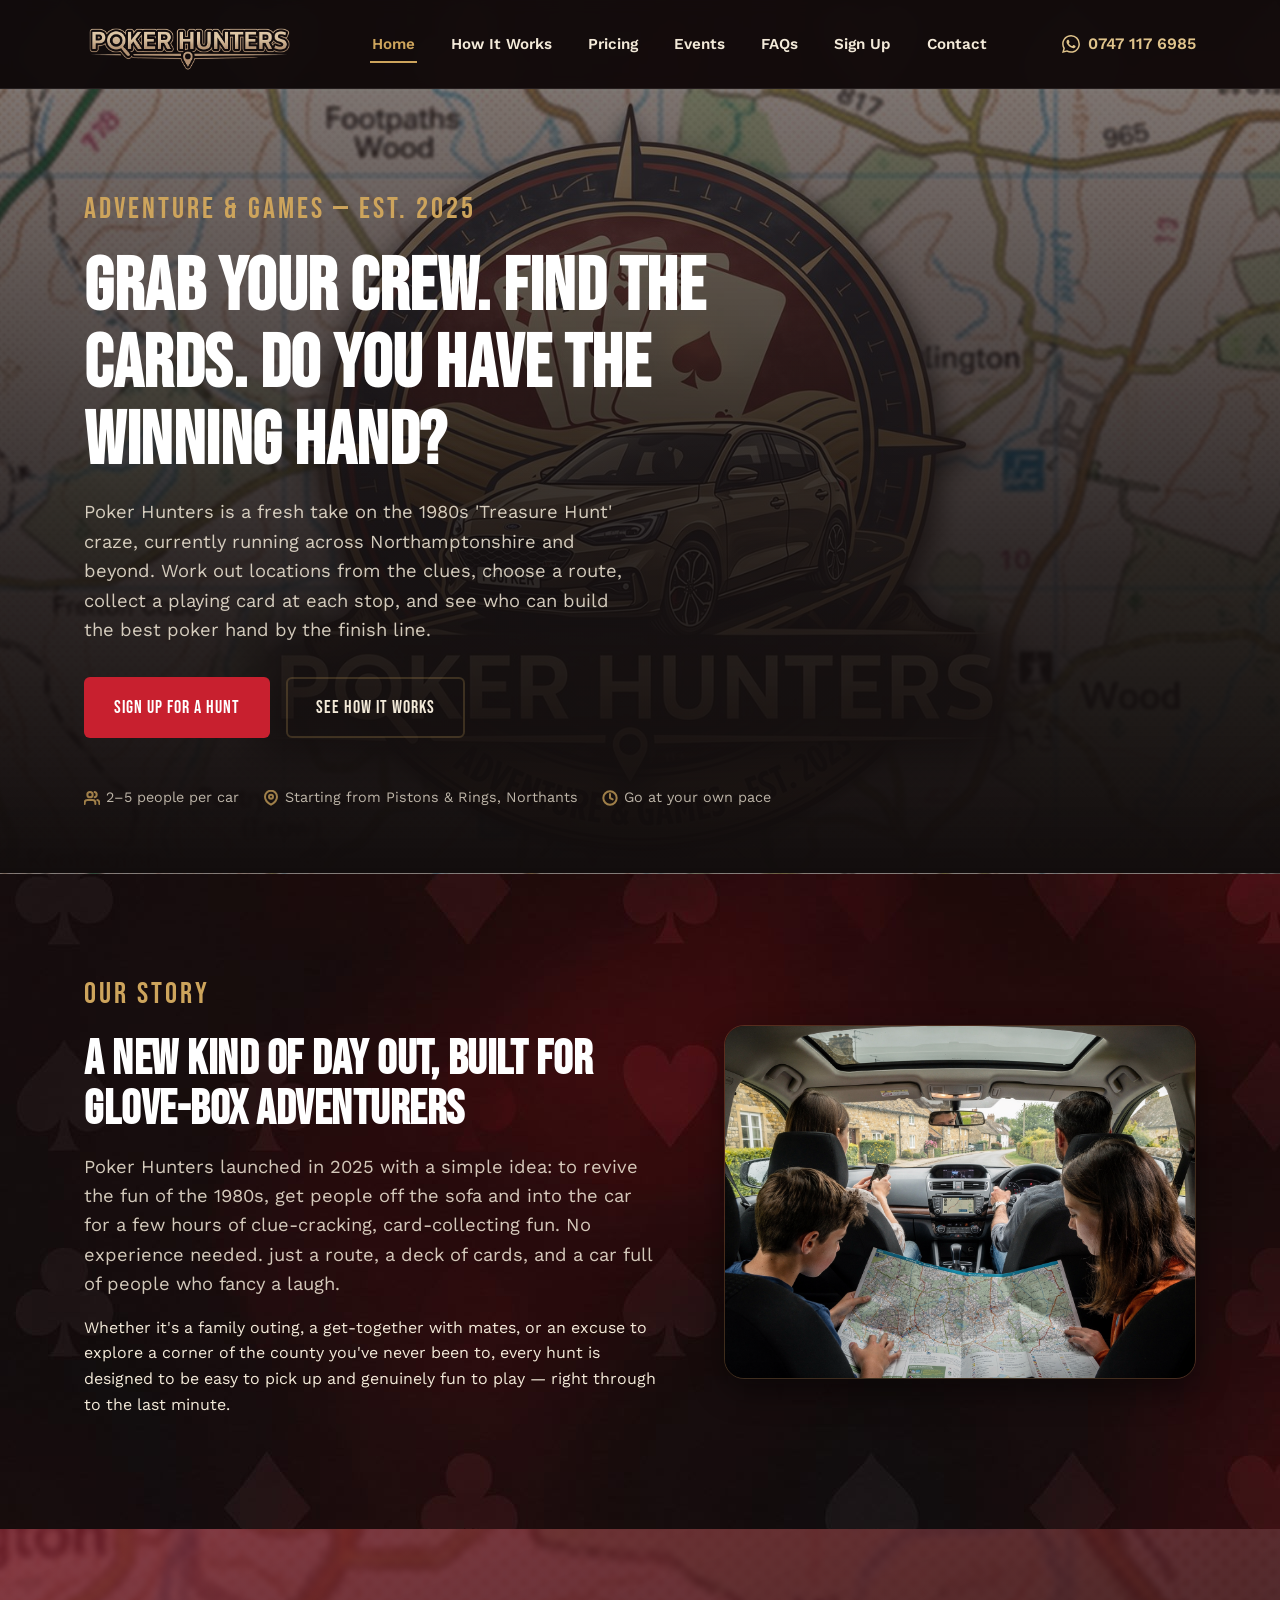
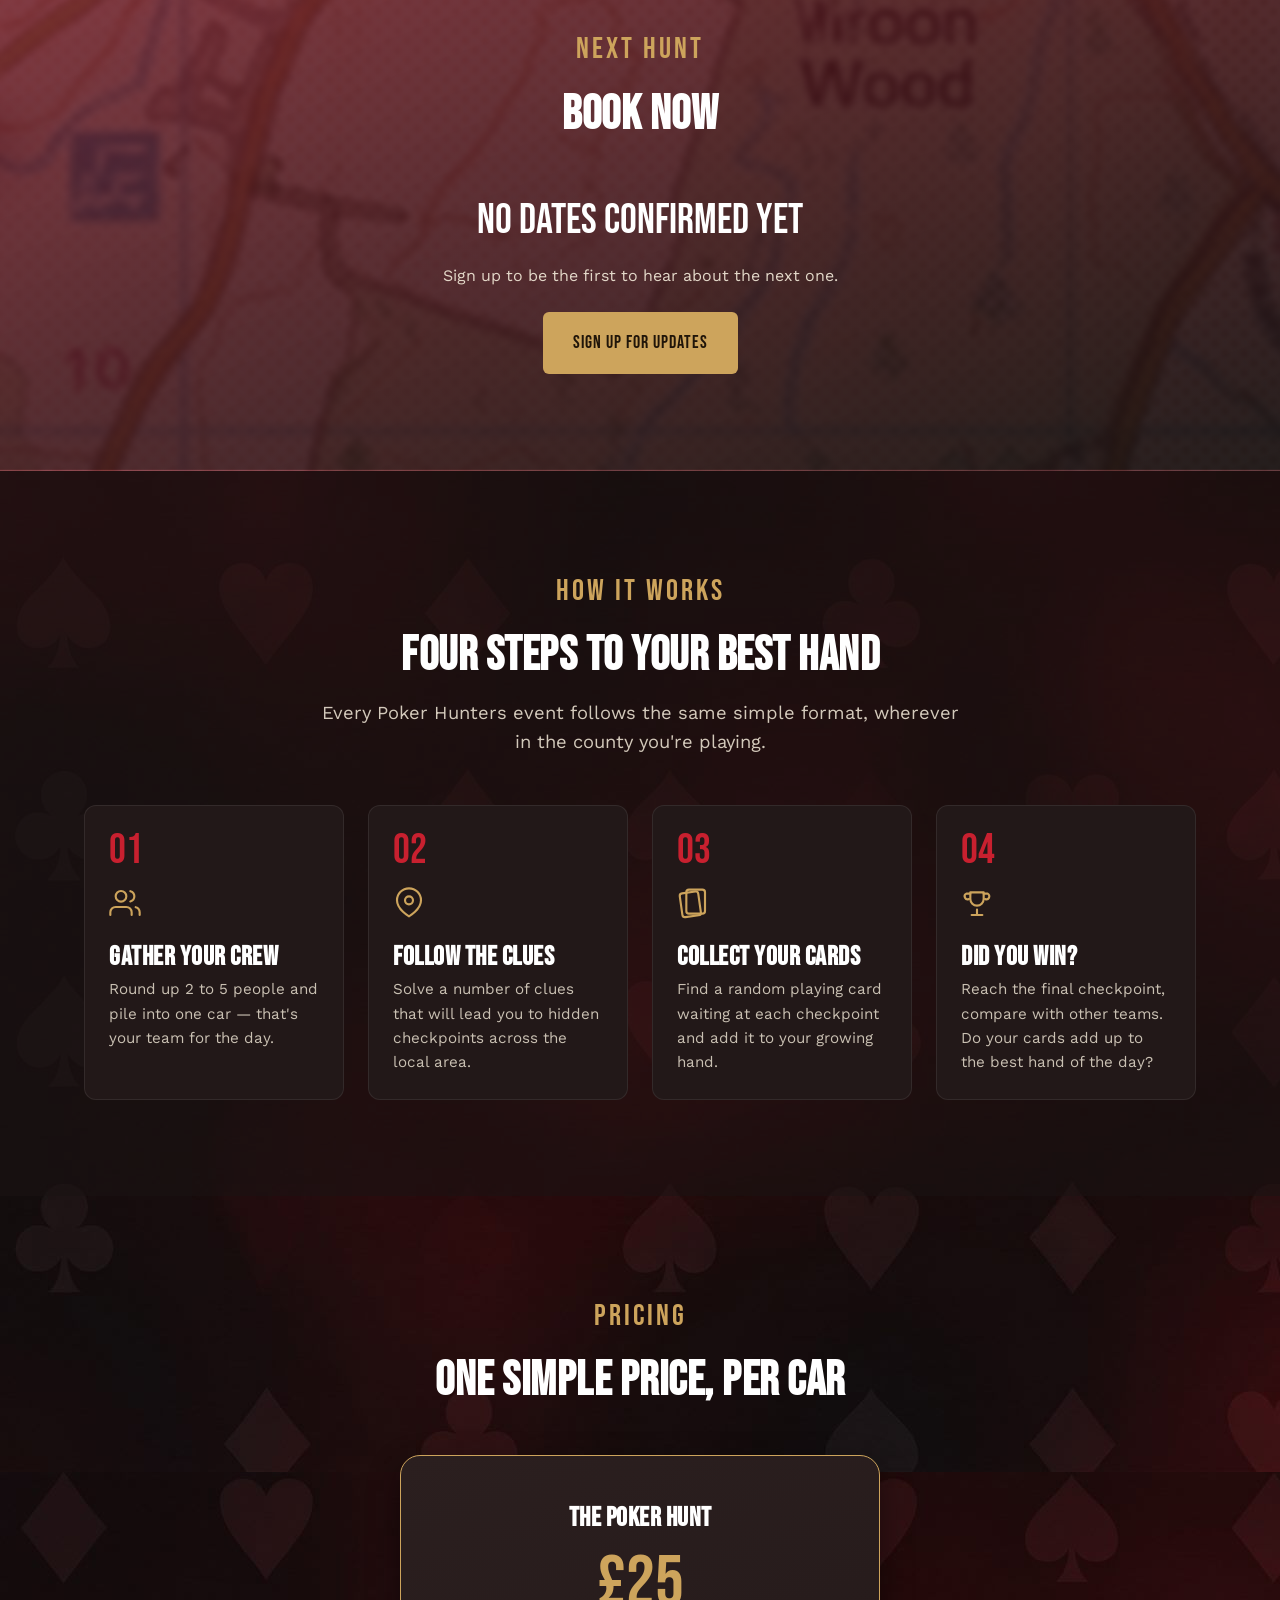
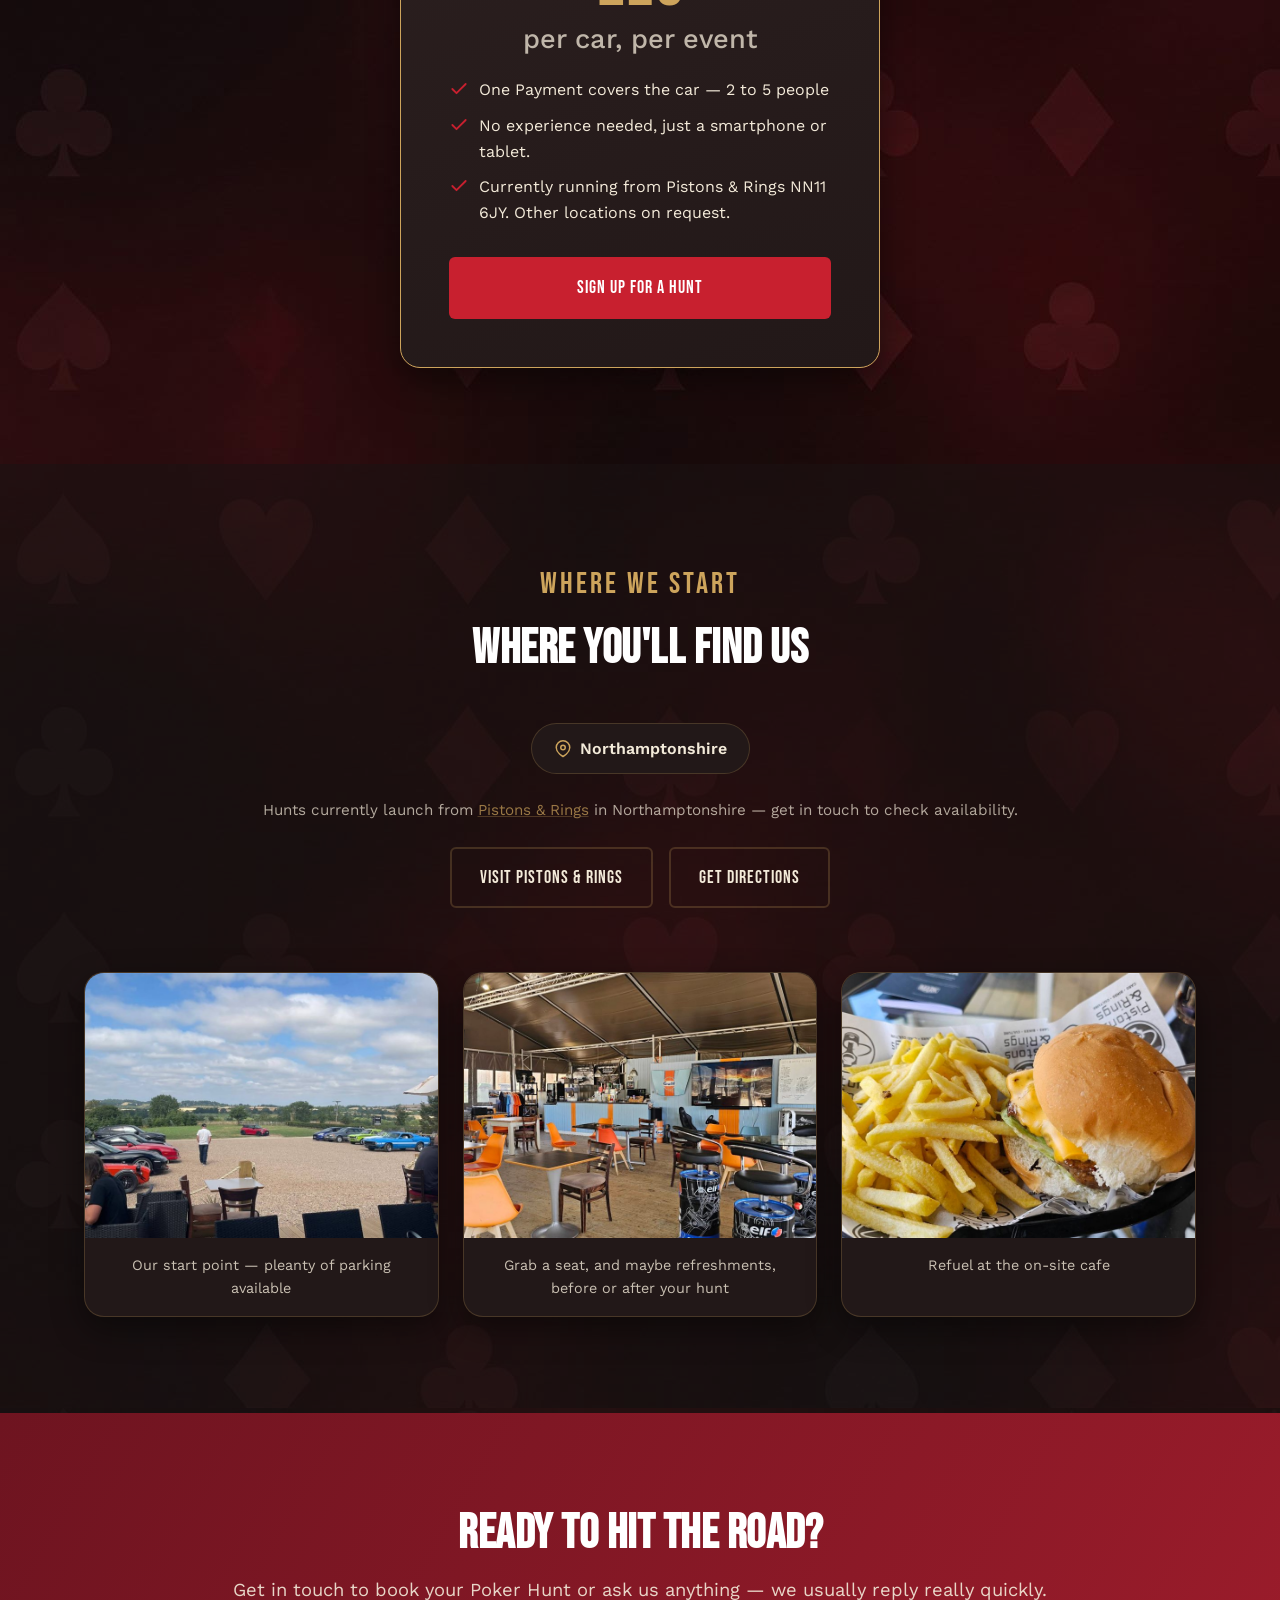
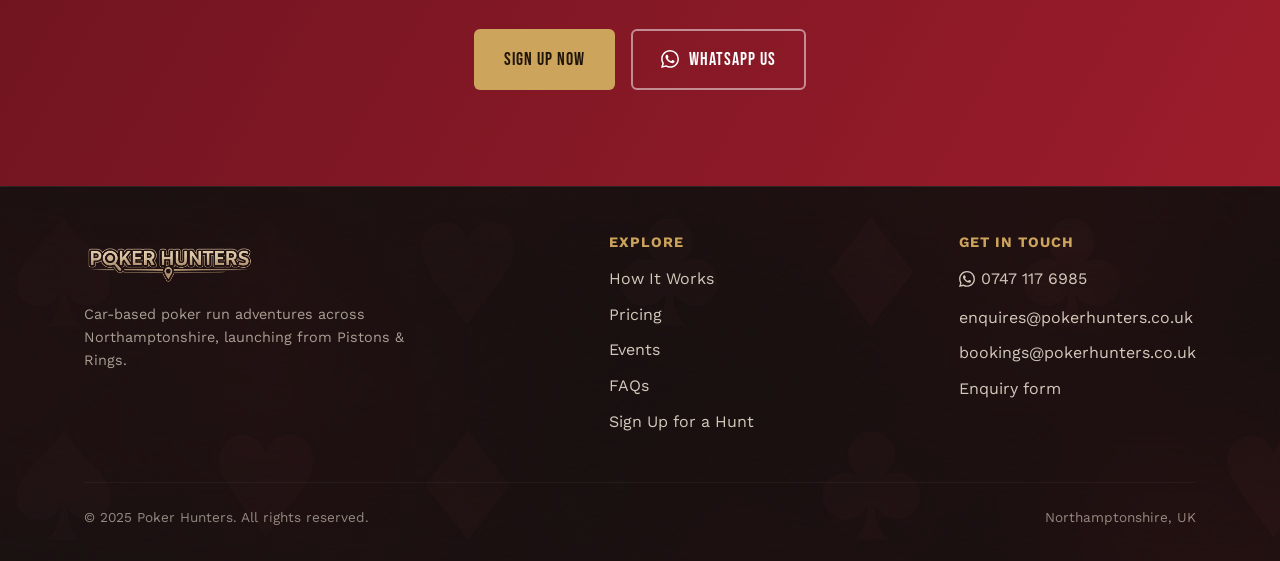
==== commit 43d8087c: "Update homepage copy and fix pricing subtitle sizing - Various copy updates: hero meta icon weight, " ====
--- a/index.html
+++ b/index.html
@@ -59,15 +59,15 @@
         </div>
         <div class="hero__meta">
           <span>
-            <svg viewBox="0 0 24 24" fill="none" stroke="currentColor" stroke-width="2" aria-hidden="true"><path d="M17 21v-2a4 4 0 0 0-4-4H5a4 4 0 0 0-4 4v2" stroke-linecap="round" stroke-linejoin="round"/><circle cx="9" cy="7" r="4"/><path d="M23 21v-2a4 4 0 0 0-3-3.87M16 3.13a4 4 0 0 1 0 7.75" stroke-linecap="round" stroke-linejoin="round"/></svg>
+            <svg viewBox="0 0 24 24" fill="none" stroke="currentColor" stroke-width="3" aria-hidden="true"><path d="M17 21v-2a4 4 0 0 0-4-4H5a4 4 0 0 0-4 4v2" stroke-linecap="round" stroke-linejoin="round"/><circle cx="9" cy="7" r="4"/><path d="M23 21v-2a4 4 0 0 0-3-3.87M16 3.13a4 4 0 0 1 0 7.75" stroke-linecap="round" stroke-linejoin="round"/></svg>
             2–5 people per car
           </span>
           <span>
-            <svg viewBox="0 0 24 24" fill="none" stroke="currentColor" stroke-width="2" aria-hidden="true"><path d="M21 10c0 7-9 12-9 12s-9-5-9-12a9 9 0 0 1 18 0z" stroke-linecap="round" stroke-linejoin="round"/><circle cx="12" cy="10" r="3"/></svg>
+            <svg viewBox="0 0 24 24" fill="none" stroke="currentColor" stroke-width="3" aria-hidden="true"><path d="M21 10c0 7-9 12-9 12s-9-5-9-12a9 9 0 0 1 18 0z" stroke-linecap="round" stroke-linejoin="round"/><circle cx="12" cy="10" r="3"/></svg>
             Starting from Pistons &amp; Rings, Northants
           </span>
           <span>
-            <svg viewBox="0 0 24 24" fill="none" stroke="currentColor" stroke-width="2" aria-hidden="true"><circle cx="12" cy="12" r="10"/><path d="M12 6v6l4 2" stroke-linecap="round" stroke-linejoin="round"/></svg>
+            <svg viewBox="0 0 24 24" fill="none" stroke="currentColor" stroke-width="3" aria-hidden="true"><circle cx="12" cy="12" r="10"/><path d="M12 6v6l4 2" stroke-linecap="round" stroke-linejoin="round"/></svg>
             Go at your own pace
           </span>
         </div>
@@ -83,7 +83,7 @@
           <span class="eyebrow">Our Story</span>
           <h2>A new kind of day out, built for glove-box adventurers</h2>
           <p class="lede">Poker Hunters launched in 2025 with a simple idea: to revive the fun of the 1980s, get people off the sofa and into the car for a few hours of clue-cracking, card-collecting fun. No experience needed. just a route, a deck of cards, and a car full of people who fancy a laugh.</p>
-          <p>Whether it's a family outing, a get-together with mates, or an excuse to explore a corner of the county you've never been to, every hunt is designed to be easy to pick up and genuinely fun to play — right through to the last card.</p>
+          <p>Whether it's a family outing, a get-together with mates, or an excuse to explore a corner of the county you've never been to, every hunt is designed to be easy to pick up and genuinely fun to play — right through to the last minute.</p>
         </div>
         <div class="about-grid__media">
           <img src="Images/hf_20260908_155612_1ed68576-3805-468d-92de-bb5a3425e60d.png" alt="A family in a car reading a map together while out on a driving adventure">
@@ -155,19 +155,15 @@
         <ul class="pricing-card__list">
           <li>
             <svg viewBox="0 0 24 24" fill="none" stroke="currentColor" stroke-width="2.2" aria-hidden="true"><path d="M20 6L9 17l-5-5" stroke-linecap="round" stroke-linejoin="round"/></svg>
-            Covers the whole car — 2 to 5 people
+            One Payment covers the car — 2 to 5 people
+          </li>         
+          <li>
+            <svg viewBox="0 0 24 24" fill="none" stroke="currentColor" stroke-width="2.2" aria-hidden="true"><path d="M20 6L9 17l-5-5" stroke-linecap="round" stroke-linejoin="round"/></svg>
+            No experience needed, just a smartphone or tablet.
           </li>
           <li>
             <svg viewBox="0 0 24 24" fill="none" stroke="currentColor" stroke-width="2.2" aria-hidden="true"><path d="M20 6L9 17l-5-5" stroke-linecap="round" stroke-linejoin="round"/></svg>
-            Full route, clues and checkpoints included
-          </li>
-          <li>
-            <svg viewBox="0 0 24 24" fill="none" stroke="currentColor" stroke-width="2.2" aria-hidden="true"><path d="M20 6L9 17l-5-5" stroke-linecap="round" stroke-linejoin="round"/></svg>
-            No experience or app needed
-          </li>
-          <li>
-            <svg viewBox="0 0 24 24" fill="none" stroke="currentColor" stroke-width="2.2" aria-hidden="true"><path d="M20 6L9 17l-5-5" stroke-linecap="round" stroke-linejoin="round"/></svg>
-            Currently running across Northamptonshire, from Pistons &amp; Rings
+            Currently running from Pistons &amp; Rings NN11 6JY. Other locations on request.
           </li>
         </ul>
         <a href="signup.html" class="btn btn--primary btn--block">Sign Up for a Hunt</a>
@@ -196,15 +192,15 @@
       <div class="venue-gallery">
         <figure>
           <img src="Images/pr3-web.jpg" alt="The car park at Pistons & Rings, filled with classic and sports cars, overlooking the Northamptonshire countryside" loading="lazy">
-          <figcaption>Our start point — always a good line-up in the car park</figcaption>
+          <figcaption>Our start point — pleanty of parking available</figcaption>
         </figure>
         <figure>
           <img src="Images/pr1-web.jpg" alt="Inside the Pistons & Rings clubhouse, with motorsport-themed seating and a racing sim in the corner" loading="lazy">
-          <figcaption>Grab a seat inside before or after your hunt</figcaption>
+          <figcaption>Grab a seat, and maybe refreshments, before or after your hunt</figcaption>
         </figure>
         <figure>
           <img src="Images/pr0-web.jpg" alt="A burger and chips served in Pistons & Rings branded packaging" loading="lazy">
-          <figcaption>Refuel at the on-site kitchen</figcaption>
+          <figcaption>Refuel at the on-site cafe</figcaption>
         </figure>
       </div>
     </div>
@@ -214,7 +210,7 @@
   <section class="section cta-banner">
     <div class="container">
       <h2>Ready to hit the road?</h2>
-      <p class="lede">Get in touch to book your Poker Hunt or ask us anything — we usually reply the same day.</p>
+      <p class="lede">Get in touch to book your Poker Hunt or ask us anything — we usually reply really quickly.</p>
       <div class="cta-banner__ctas">
         <a href="signup.html" class="btn btn--gold">Sign Up Now</a>
         <a href="https://wa.me/447471176985" target="_blank" rel="noopener" class="btn btn--outline"><svg viewBox="0 0 24 24" fill="currentColor" aria-hidden="true"><path d="M17.472 14.382c-.297-.149-1.758-.867-2.03-.967-.273-.099-.471-.148-.67.15-.197.297-.767.966-.94 1.164-.173.199-.347.223-.644.075-.297-.15-1.255-.463-2.39-1.475-.883-.788-1.48-1.761-1.653-2.059-.173-.297-.018-.458.13-.606.134-.133.298-.347.446-.52.149-.174.198-.298.298-.497.099-.198.05-.371-.025-.52-.075-.149-.669-1.612-.916-2.207-.242-.579-.487-.5-.669-.51-.173-.008-.371-.01-.57-.01-.198 0-.52.074-.792.372-.272.297-1.04 1.016-1.04 2.479 0 1.462 1.065 2.875 1.213 3.074.149.198 2.095 3.2 5.076 4.487.709.306 1.262.489 1.694.625.712.227 1.36.195 1.871.118.571-.085 1.758-.719 2.006-1.413.248-.694.248-1.289.173-1.413-.074-.124-.272-.198-.57-.347m-5.421 7.403h-.004a9.87 9.87 0 01-5.031-1.378l-.361-.214-3.741.982.998-3.648-.235-.374a9.86 9.86 0 01-1.51-5.26c.001-5.45 4.436-9.884 9.888-9.884 2.64 0 5.122 1.03 6.988 2.898a9.825 9.825 0 012.893 6.994c-.003 5.45-4.437 9.884-9.885 9.884m8.413-18.297A11.815 11.815 0 0012.05 0C5.495 0 .16 5.335.157 11.892c0 2.096.547 4.142 1.588 5.945L.057 24l6.305-1.654a11.882 11.882 0 005.683 1.448h.005c6.554 0 11.89-5.335 11.893-11.893a11.821 11.821 0 00-3.48-8.413"/></svg>WhatsApp Us</a>
--- a/css/styles.css
+++ b/css/styles.css
@@ -109,7 +109,7 @@
   letter-spacing: 3px;
   text-transform: uppercase;
   color: var(--color-gold);
-  font-size: 0.95rem;
+  font-size: clamp(1.3rem, 3.5vw, 1.9rem);
   margin-bottom: var(--space-2);
 }
 
@@ -206,7 +206,7 @@
   margin: 0 auto;
   gap: var(--space-3);
 }
-.nav__logo img { height: 44px; width: auto; }
+.nav__logo img { height: 64px; width: auto; }
 .nav__logo { flex-shrink: 0; }
 
 .nav__links {
@@ -394,7 +394,7 @@
 }
 .pricing-card__price span {
   font-family: var(--font-body);
-  font-size: 1rem;
+  font-size: clamp(1.3rem, 2.5vw, 1.7rem);
   color: var(--color-cream);
   opacity: 0.75;
   display: block;
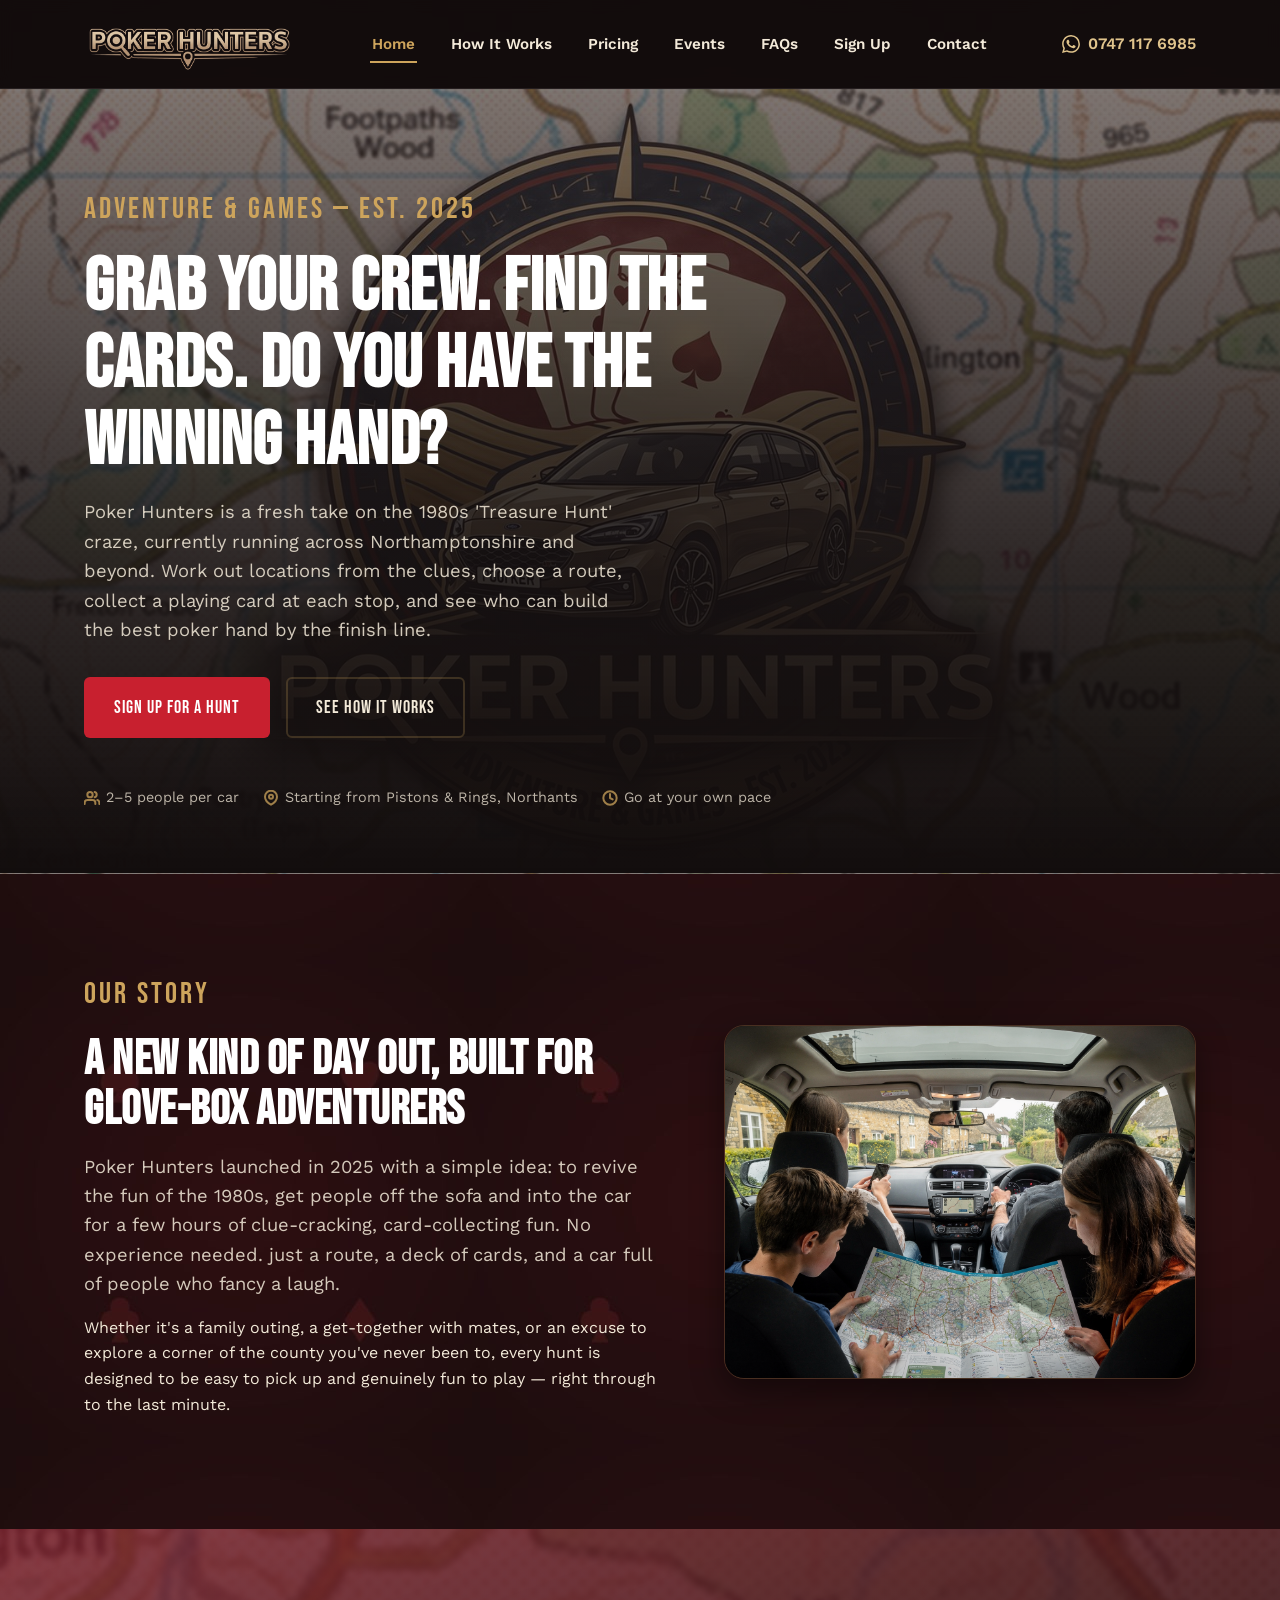
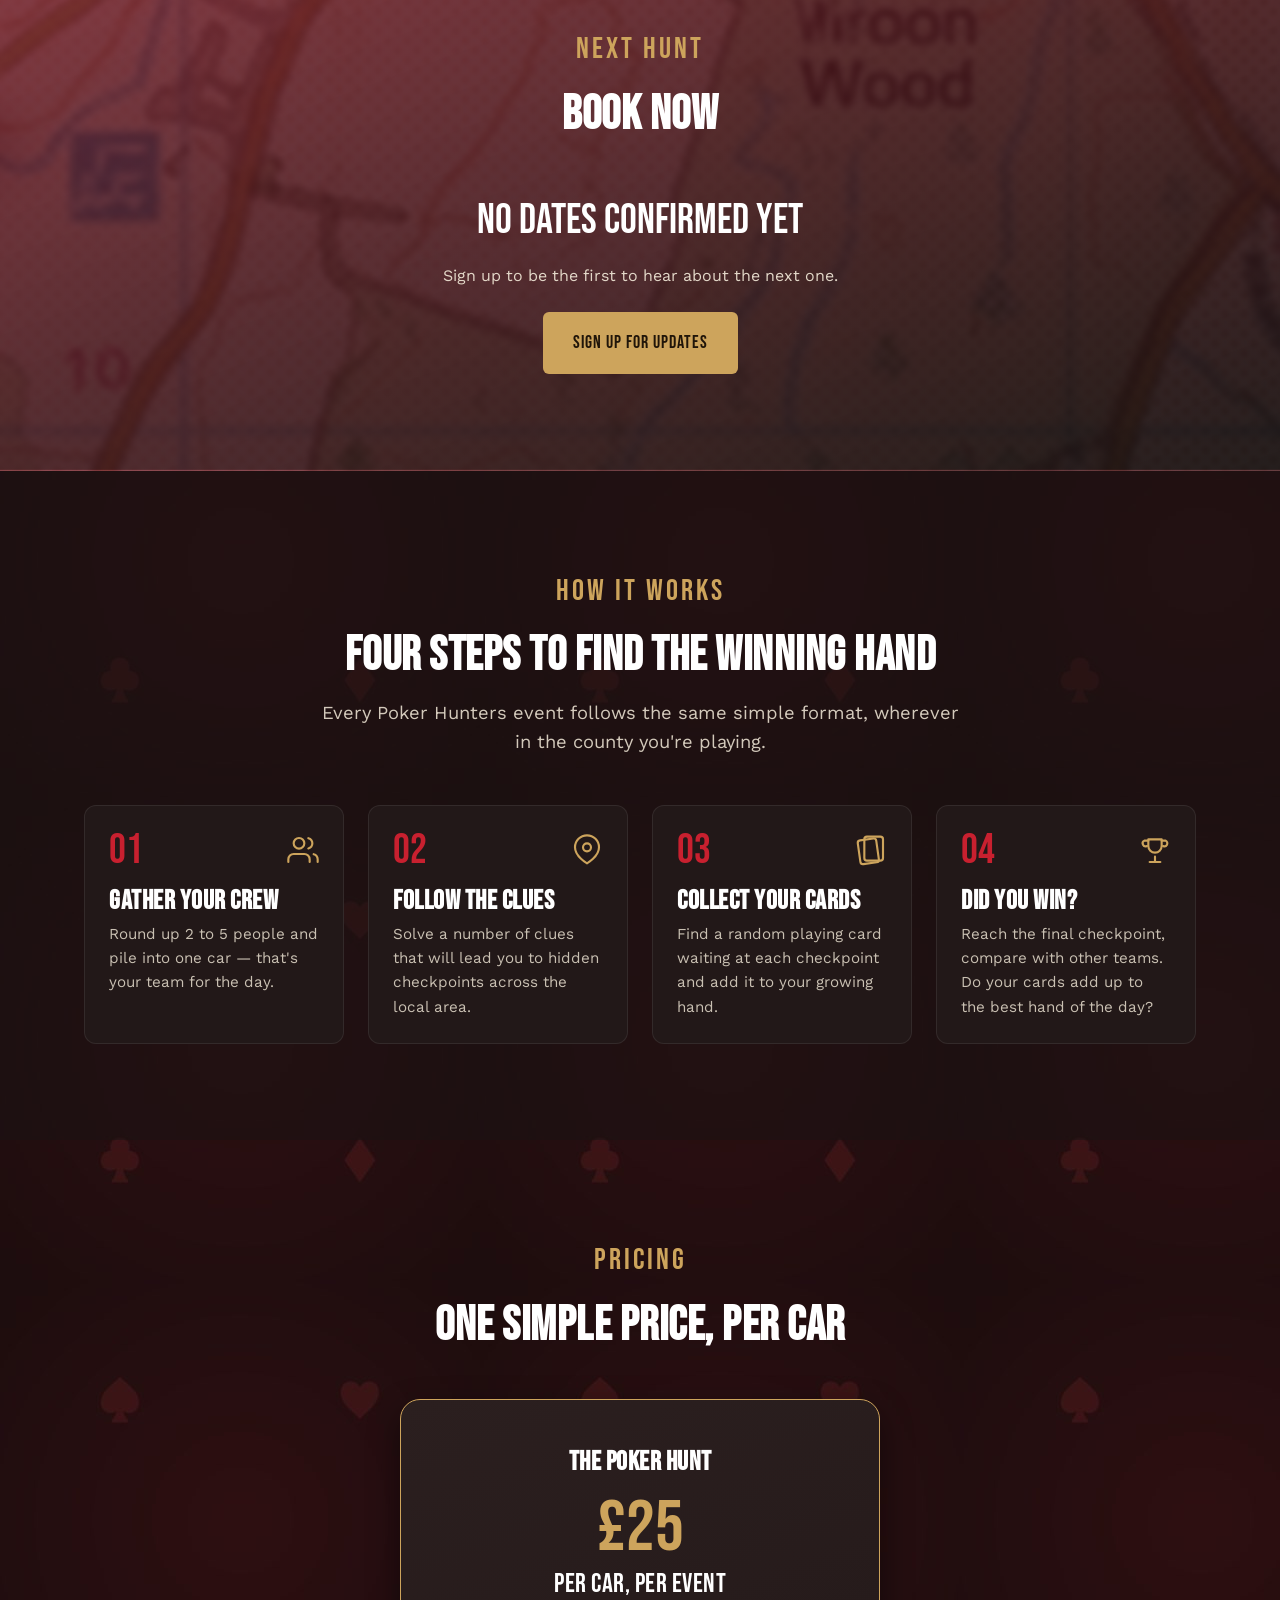
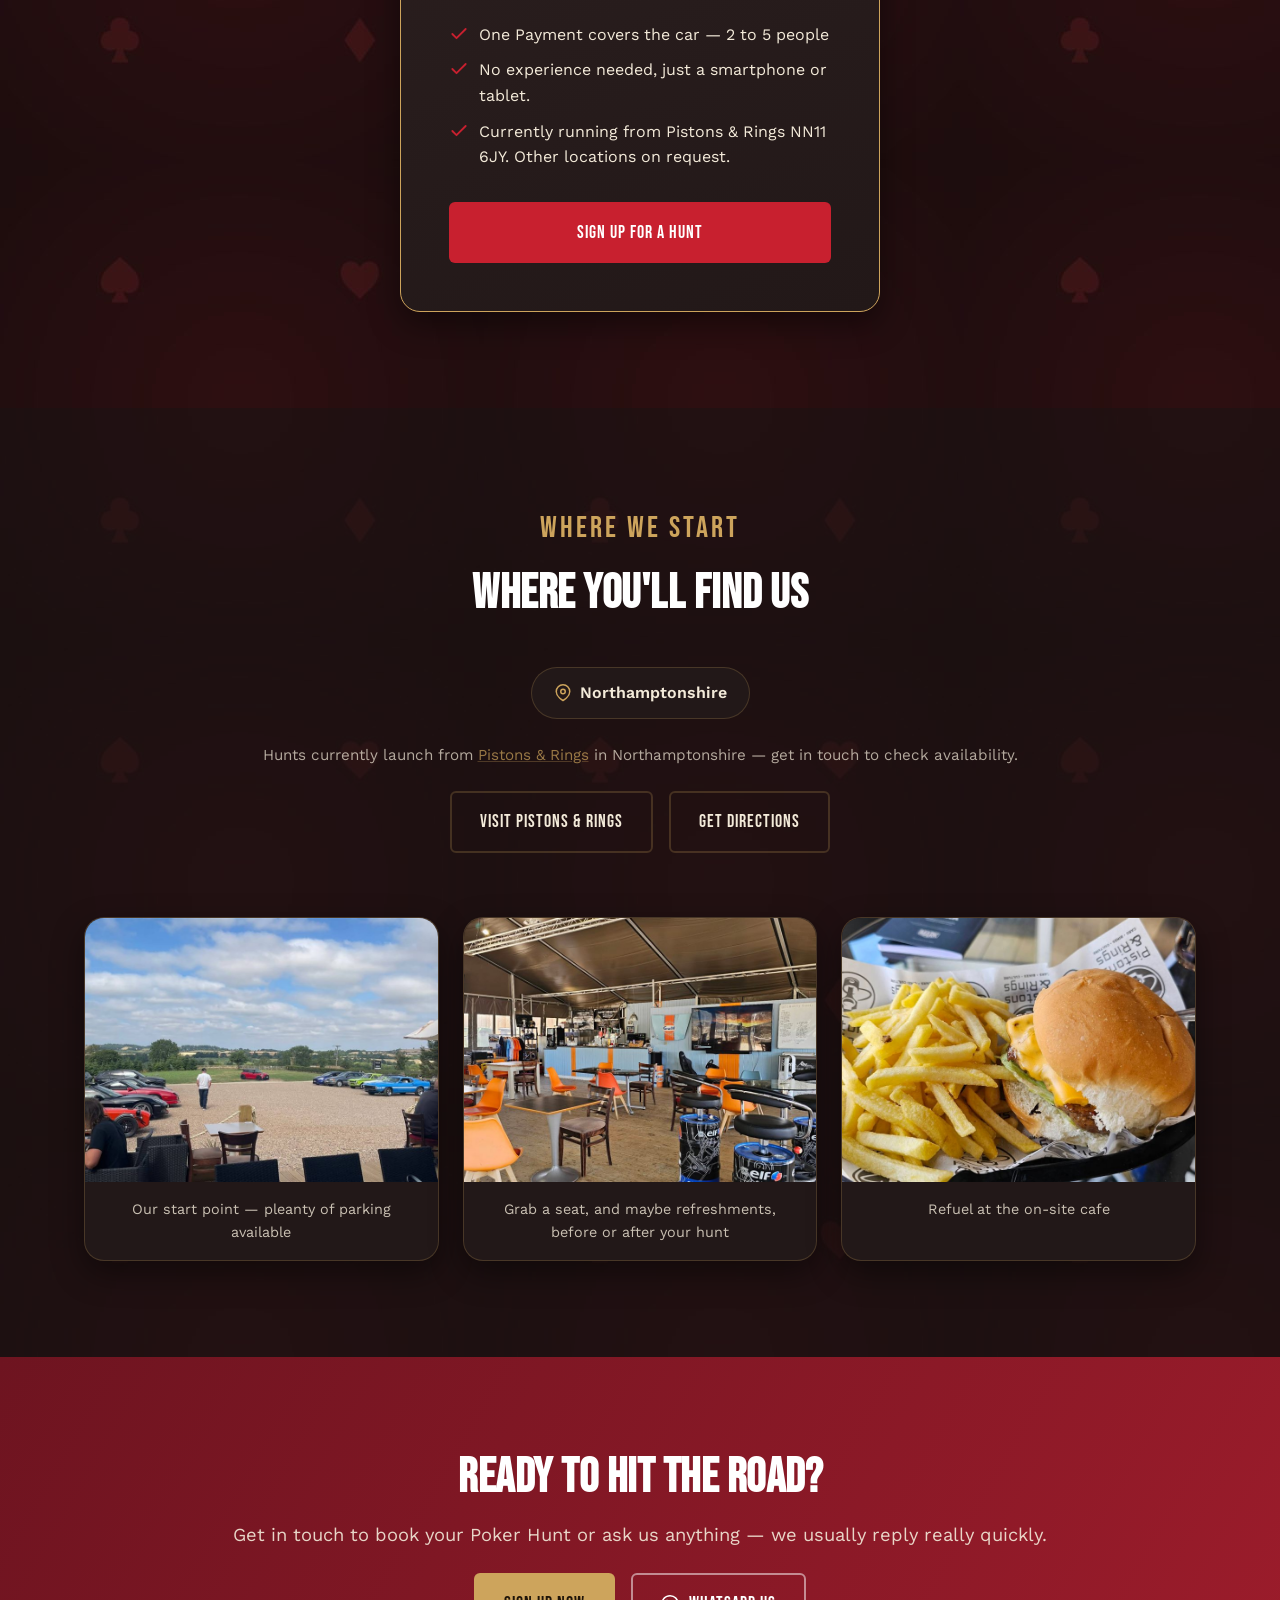
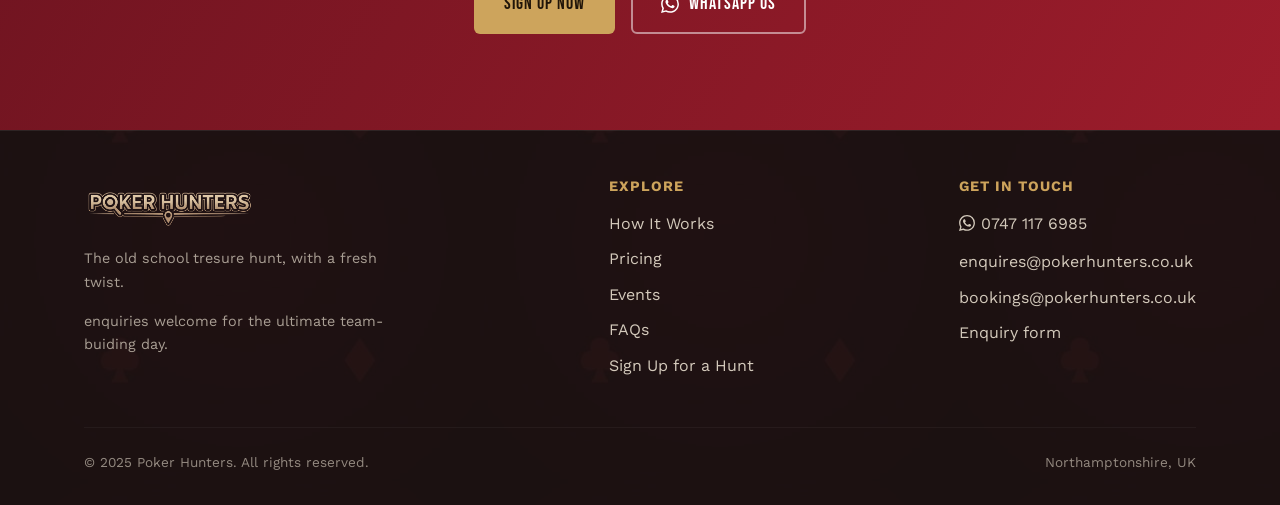
==== commit ed680032: "Put step number and icon on the same line in How It Works cards Number on the left, activity icon on" ====
--- a/index.html
+++ b/index.html
@@ -110,31 +110,39 @@
     <div class="container">
       <div class="section-head section-head--center">
         <span class="eyebrow">How It Works</span>
-        <h2>Four steps to your best hand</h2>
+        <h2>Four steps to find the winning hand</h2>
         <p class="lede">Every Poker Hunters event follows the same simple format, wherever in the county you're playing.</p>
       </div>
       <div class="steps">
         <div class="step-card">
-          <div class="step-card__num">01</div>
-          <svg class="step-card__icon" viewBox="0 0 24 24" fill="none" stroke="currentColor" stroke-width="1.6" aria-hidden="true"><path d="M17 21v-2a4 4 0 0 0-4-4H5a4 4 0 0 0-4 4v2" stroke-linecap="round" stroke-linejoin="round"/><circle cx="9" cy="7" r="4"/><path d="M23 21v-2a4 4 0 0 0-3-3.87M16 3.13a4 4 0 0 1 0 7.75" stroke-linecap="round" stroke-linejoin="round"/></svg>
+          <div class="step-card__head">
+            <div class="step-card__num">01</div>
+            <svg class="step-card__icon" viewBox="0 0 24 24" fill="none" stroke="currentColor" stroke-width="1.6" aria-hidden="true"><path d="M17 21v-2a4 4 0 0 0-4-4H5a4 4 0 0 0-4 4v2" stroke-linecap="round" stroke-linejoin="round"/><circle cx="9" cy="7" r="4"/><path d="M23 21v-2a4 4 0 0 0-3-3.87M16 3.13a4 4 0 0 1 0 7.75" stroke-linecap="round" stroke-linejoin="round"/></svg>
+          </div>
           <h3>Gather your crew</h3>
           <p>Round up 2 to 5 people and pile into one car — that's your team for the day.</p>
         </div>
         <div class="step-card">
-          <div class="step-card__num">02</div>
-          <svg class="step-card__icon" viewBox="0 0 24 24" fill="none" stroke="currentColor" stroke-width="1.6" aria-hidden="true"><path d="M21 10c0 7-9 12-9 12s-9-5-9-12a9 9 0 0 1 18 0z" stroke-linecap="round" stroke-linejoin="round"/><circle cx="12" cy="10" r="3"/></svg>
+          <div class="step-card__head">
+            <div class="step-card__num">02</div>
+            <svg class="step-card__icon" viewBox="0 0 24 24" fill="none" stroke="currentColor" stroke-width="1.6" aria-hidden="true"><path d="M21 10c0 7-9 12-9 12s-9-5-9-12a9 9 0 0 1 18 0z" stroke-linecap="round" stroke-linejoin="round"/><circle cx="12" cy="10" r="3"/></svg>
+          </div>
           <h3>Follow the clues</h3>
           <p>Solve a number of clues that will lead you to hidden checkpoints across the local area.</p>
         </div>
         <div class="step-card">
-          <div class="step-card__num">03</div>
-          <svg class="step-card__icon" viewBox="0 0 24 24" fill="none" stroke="currentColor" stroke-width="1.6" aria-hidden="true"><rect x="3" y="4" width="14" height="18" rx="2" transform="rotate(-8 10 13)"/><rect x="7" y="2" width="14" height="18" rx="2" fill="none"/></svg>
+          <div class="step-card__head">
+            <div class="step-card__num">03</div>
+            <svg class="step-card__icon" viewBox="0 0 24 24" fill="none" stroke="currentColor" stroke-width="1.6" aria-hidden="true"><rect x="3" y="4" width="14" height="18" rx="2" transform="rotate(-8 10 13)"/><rect x="7" y="2" width="14" height="18" rx="2" fill="none"/></svg>
+          </div>
           <h3>Collect your cards</h3>
           <p>Find a random playing card waiting at each checkpoint and add it to your growing hand.</p>
         </div>
         <div class="step-card">
-          <div class="step-card__num">04</div>
-          <svg class="step-card__icon" viewBox="0 0 24 24" fill="none" stroke="currentColor" stroke-width="1.6" aria-hidden="true"><path d="M8 21h8M12 17v4M7 4h10v5a5 5 0 0 1-10 0V4z" stroke-linecap="round" stroke-linejoin="round"/><path d="M17 5h3a2 2 0 0 1-2 4M7 5H4a2 2 0 0 0 2 4" stroke-linecap="round" stroke-linejoin="round"/></svg>
+          <div class="step-card__head">
+            <div class="step-card__num">04</div>
+            <svg class="step-card__icon" viewBox="0 0 24 24" fill="none" stroke="currentColor" stroke-width="1.6" aria-hidden="true"><path d="M8 21h8M12 17v4M7 4h10v5a5 5 0 0 1-10 0V4z" stroke-linecap="round" stroke-linejoin="round"/><path d="M17 5h3a2 2 0 0 1-2 4M7 5H4a2 2 0 0 0 2 4" stroke-linecap="round" stroke-linejoin="round"/></svg>
+          </div>
           <h3>Did you win?</h3>
           <p>Reach the final checkpoint, compare with other teams. Do your cards add up to the best hand of the day?</p>
         </div>
@@ -225,7 +233,7 @@
     <div class="footer-grid">
       <div class="footer-brand">
         <img src="Images/logo-noBG.png" alt="Poker Hunters" class="logo-img">
-        <p>Car-based poker run adventures across Northamptonshire, launching from Pistons &amp; Rings.</p>
+        <p>The old school tresure hunt, with a fresh twist.</p><p> enquiries welcome for the ultimate team-buiding day.</p>
       </div>
       <div class="footer-col">
         <h4>Explore</h4>
--- a/css/styles.css
+++ b/css/styles.css
@@ -358,18 +358,23 @@
   padding: var(--space-3);
   position: relative;
 }
+.step-card__head {
+  display: flex;
+  align-items: center;
+  justify-content: space-between;
+  margin-bottom: var(--space-2);
+}
 .step-card__num {
   font-family: var(--font-display);
   font-size: 2.6rem;
   color: var(--color-red-bright);
   line-height: 1;
-  margin-bottom: var(--space-2);
 }
 .step-card__icon {
   width: 32px;
   height: 32px;
   color: var(--color-gold);
-  margin-bottom: var(--space-2);
+  flex-shrink: 0;
 }
 .step-card h3 { margin-bottom: 6px; }
 .step-card p { color: var(--color-cream); opacity: 0.8; font-size: 0.95rem; margin: 0; }
@@ -393,10 +398,10 @@
   margin: var(--space-2) 0;
 }
 .pricing-card__price span {
-  font-family: var(--font-body);
+  font-family: var(--font-display);
   font-size: clamp(1.3rem, 2.5vw, 1.7rem);
-  color: var(--color-cream);
-  opacity: 0.75;
+  letter-spacing: 0.5px;
+  color: var(--color-white);
   display: block;
   margin-top: 6px;
   font-weight: 500;
@@ -735,6 +740,7 @@
   grid-template-columns: 1fr 1fr;
   gap: var(--space-2);
 }
+.form-row--split > div { min-width: 0; }
 @media (max-width: 560px) {
   .form-row--split { grid-template-columns: 1fr; }
 }
@@ -751,6 +757,8 @@
 .form-row input,
 .form-row select,
 .form-row textarea {
+  width: 100%;
+  max-width: 100%;
   background: var(--color-bg);
   border: 1px solid var(--color-border);
   border-radius: var(--radius-sm);
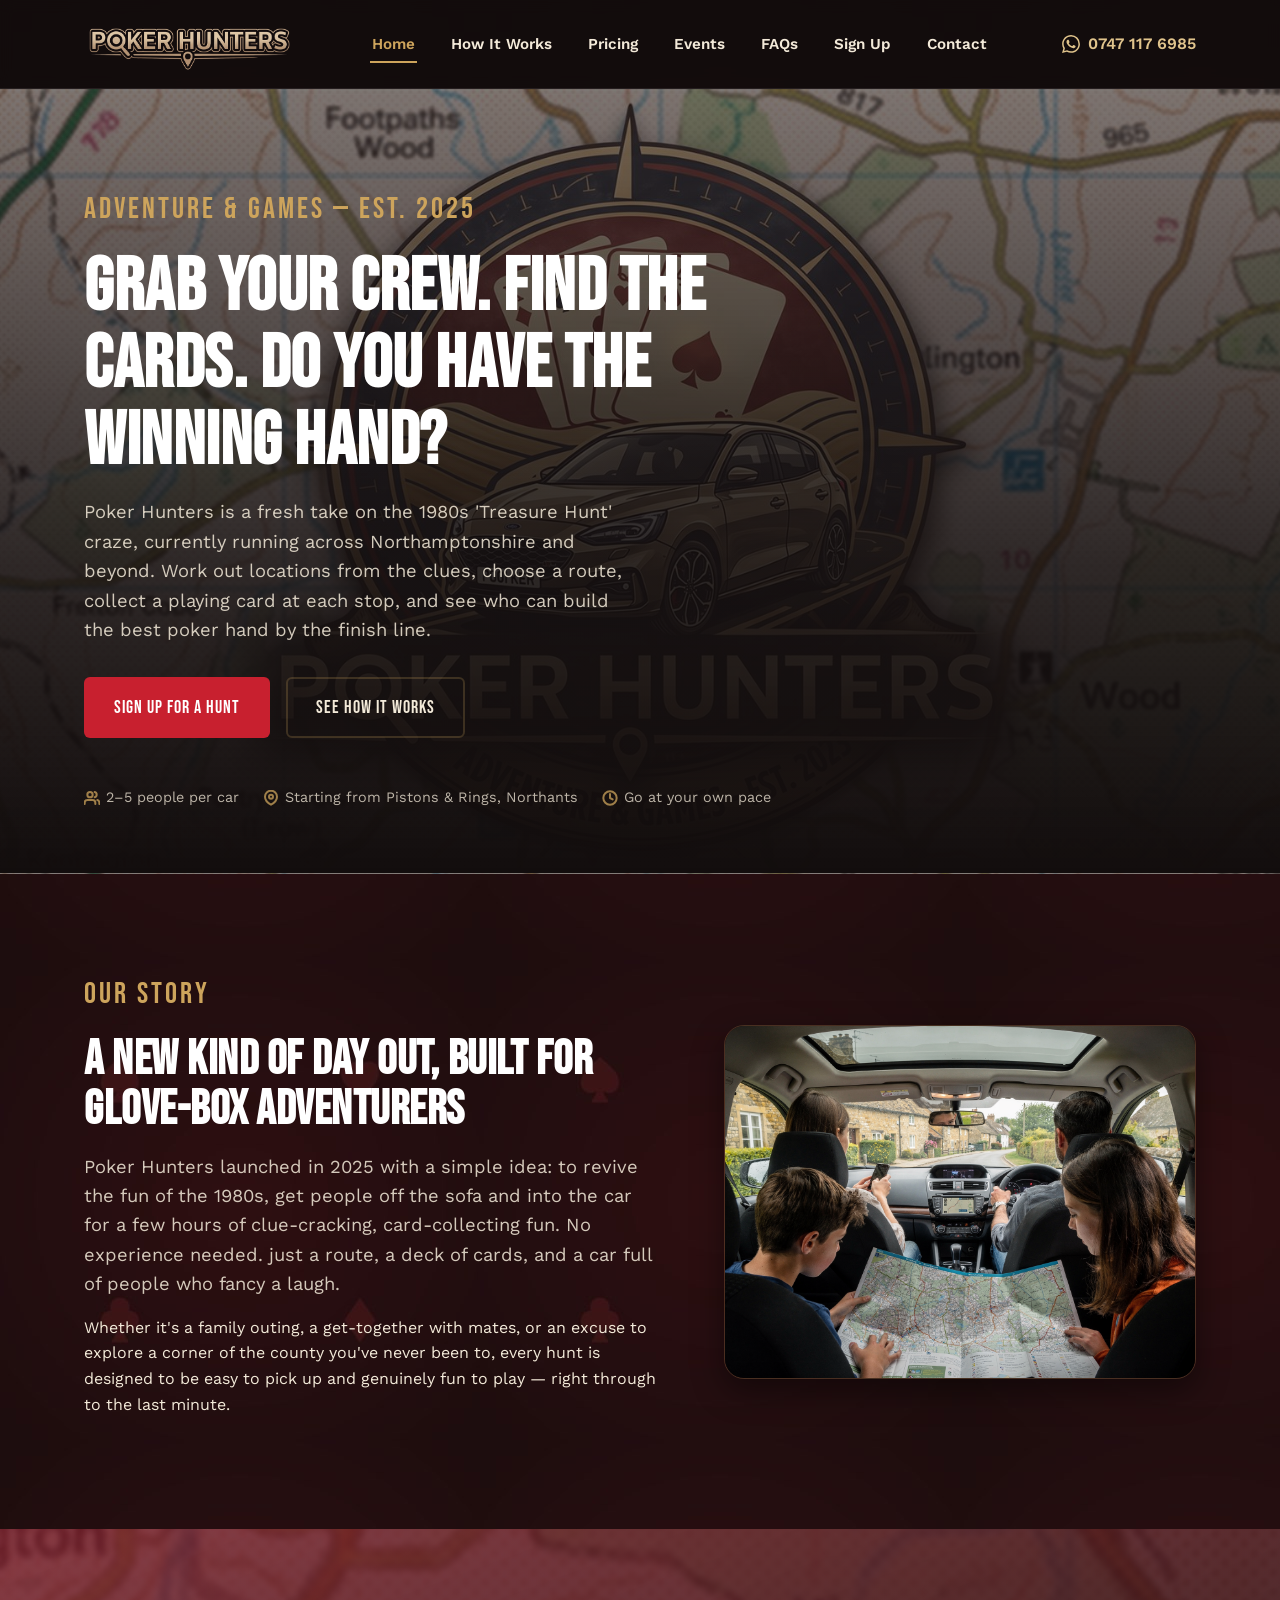
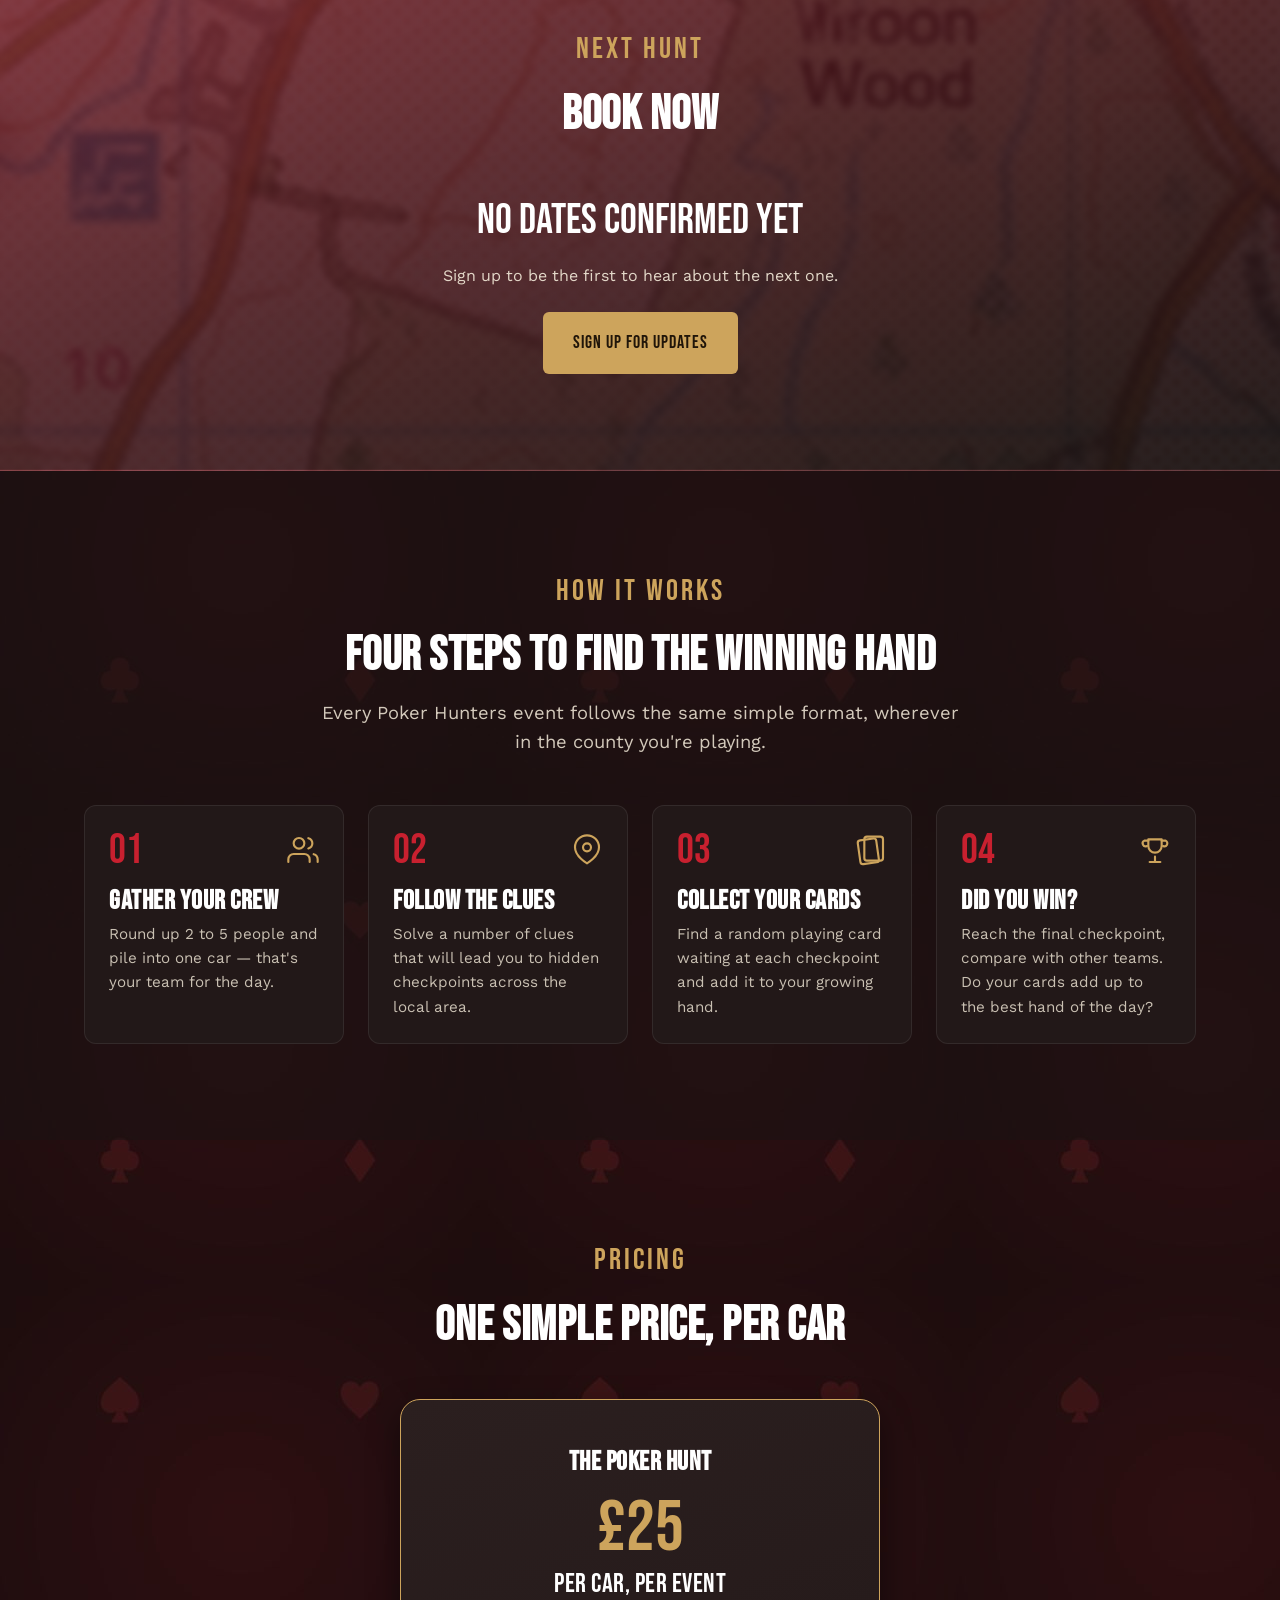
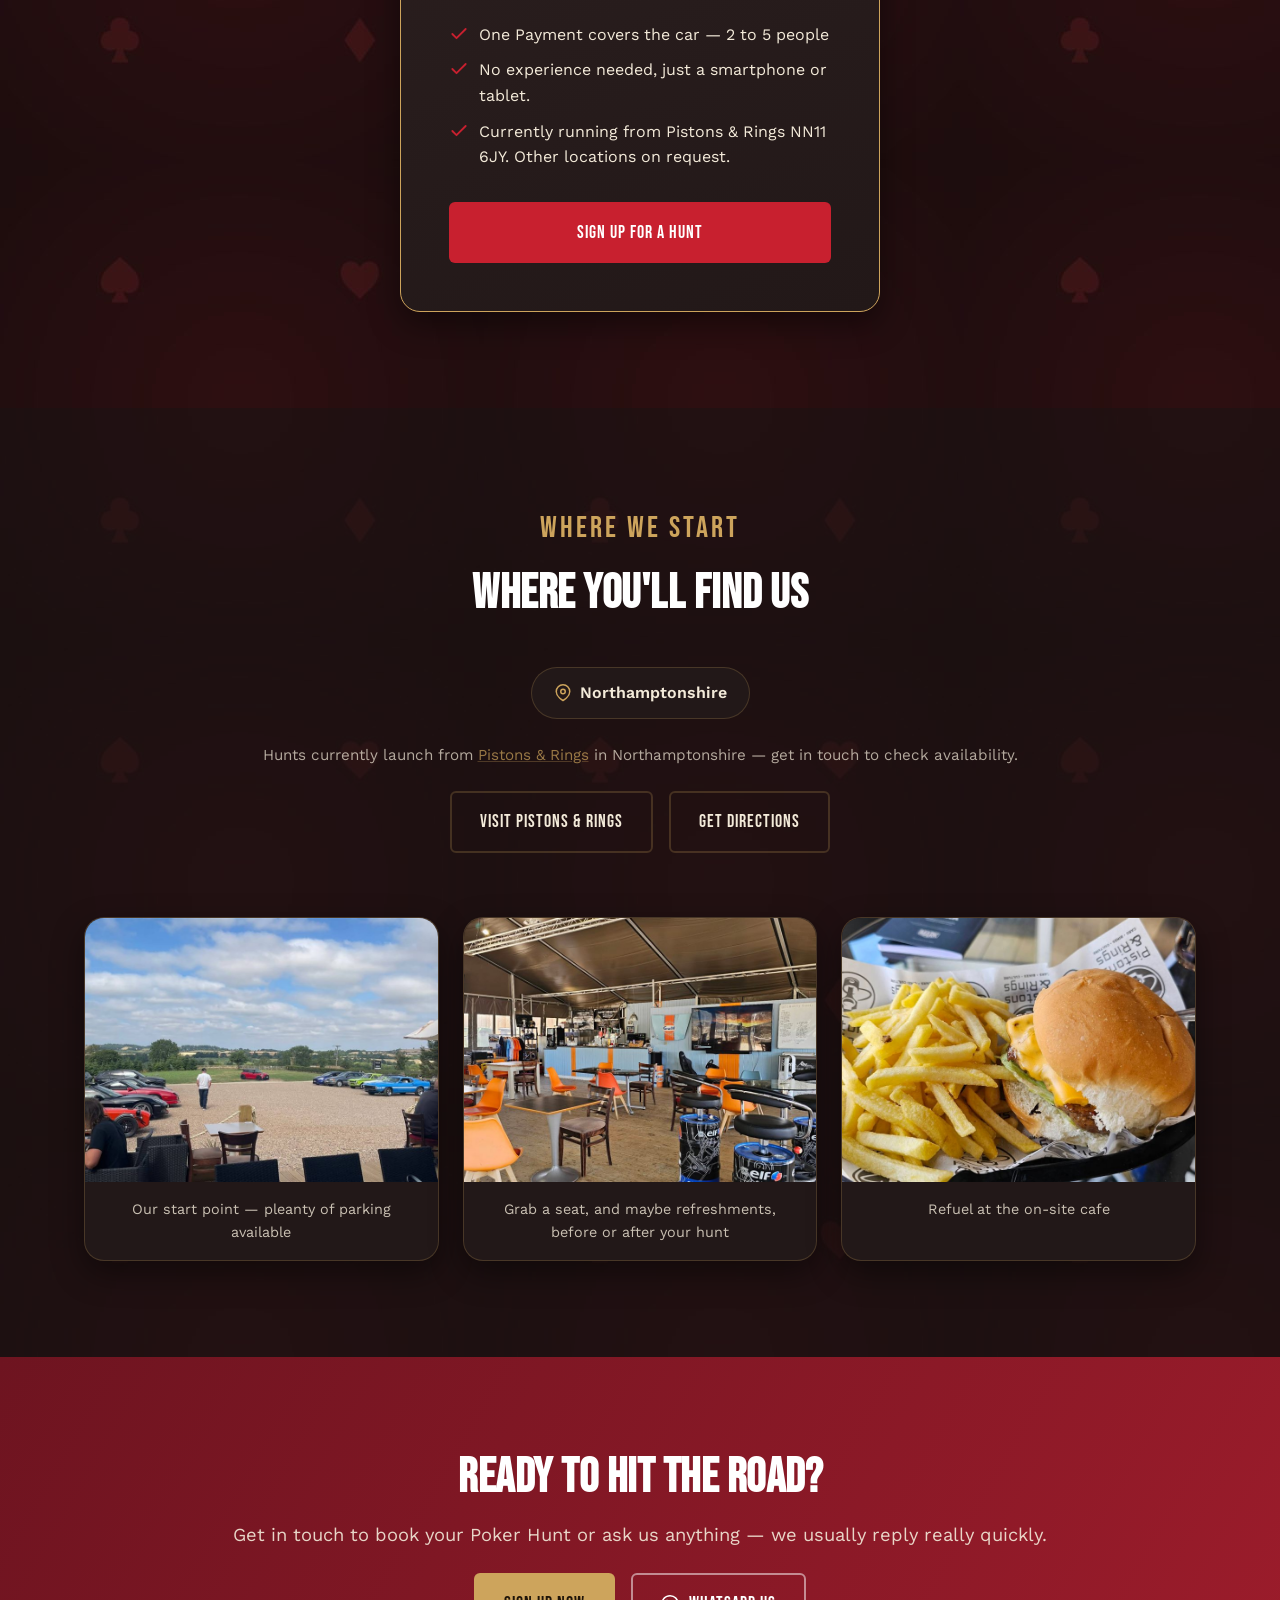
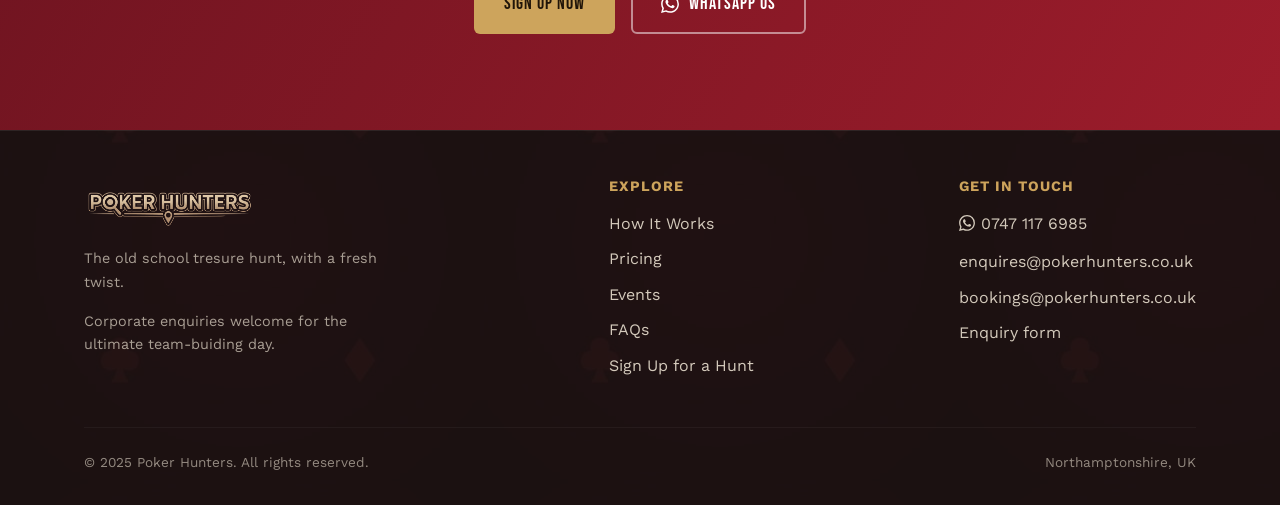
==== commit 0131b6a5: "Fix footer tagline wording Co-Authored-By: Claude Sonnet 5 <noreply@anthropic.com>" ====
--- a/index.html
+++ b/index.html
@@ -14,7 +14,7 @@
 <meta name="twitter:card" content="summary_large_image">
 <link rel="icon" type="image/png" href="Images/favicon.png">
 <link rel="apple-touch-icon" href="Images/favicon.png">
-<link rel="stylesheet" href="css/styles.css">
+<link rel="stylesheet" href="css/styles.css?v=20260913">
 </head>
 <body>
 
@@ -233,7 +233,7 @@
     <div class="footer-grid">
       <div class="footer-brand">
         <img src="Images/logo-noBG.png" alt="Poker Hunters" class="logo-img">
-        <p>The old school tresure hunt, with a fresh twist.</p><p> enquiries welcome for the ultimate team-buiding day.</p>
+        <p>The old school tresure hunt, with a fresh twist.</p><p>Corporate enquiries welcome for the ultimate team-buiding day.</p>
       </div>
       <div class="footer-col">
         <h4>Explore</h4>
@@ -262,7 +262,7 @@
   </div>
 </footer>
 
-<script src="js/events.js"></script>
-<script src="js/main.js"></script>
+<script src="js/events.js?v=20260913"></script>
+<script src="js/main.js?v=20260913"></script>
 </body>
 </html>
